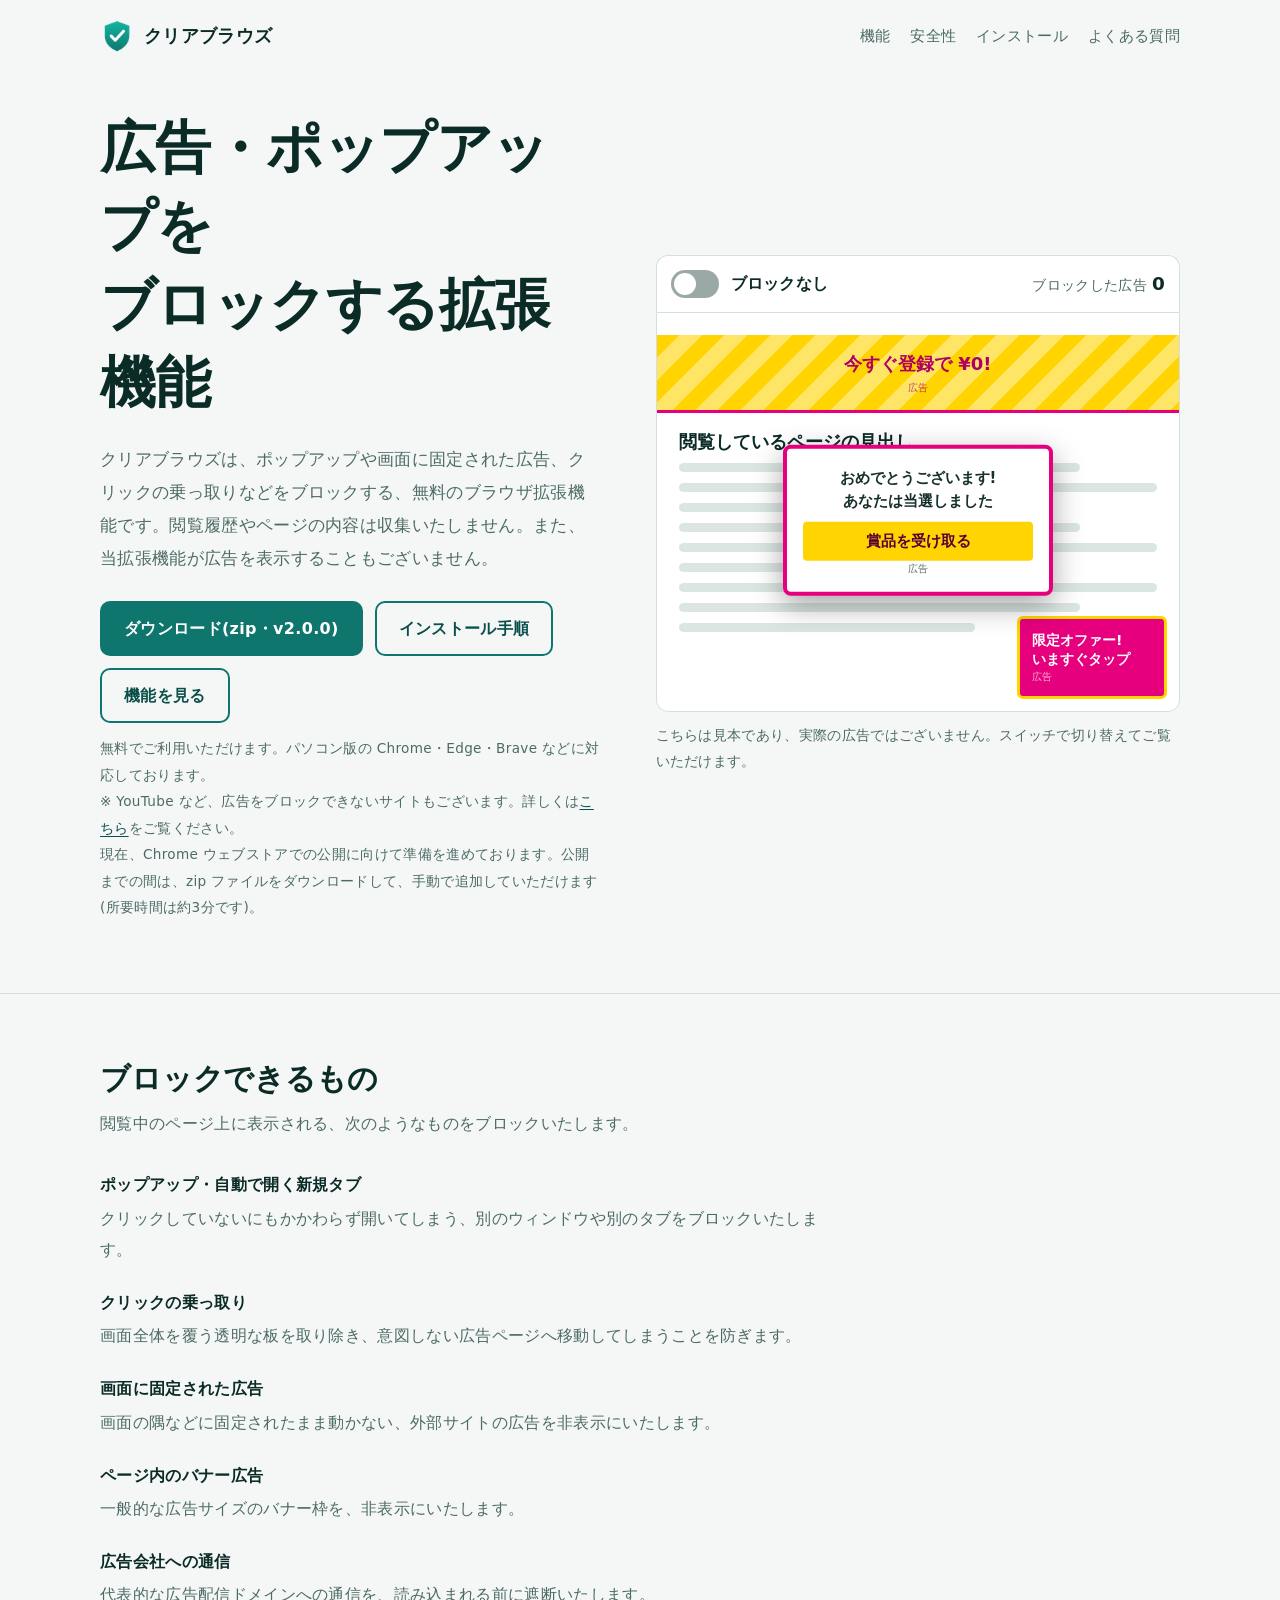
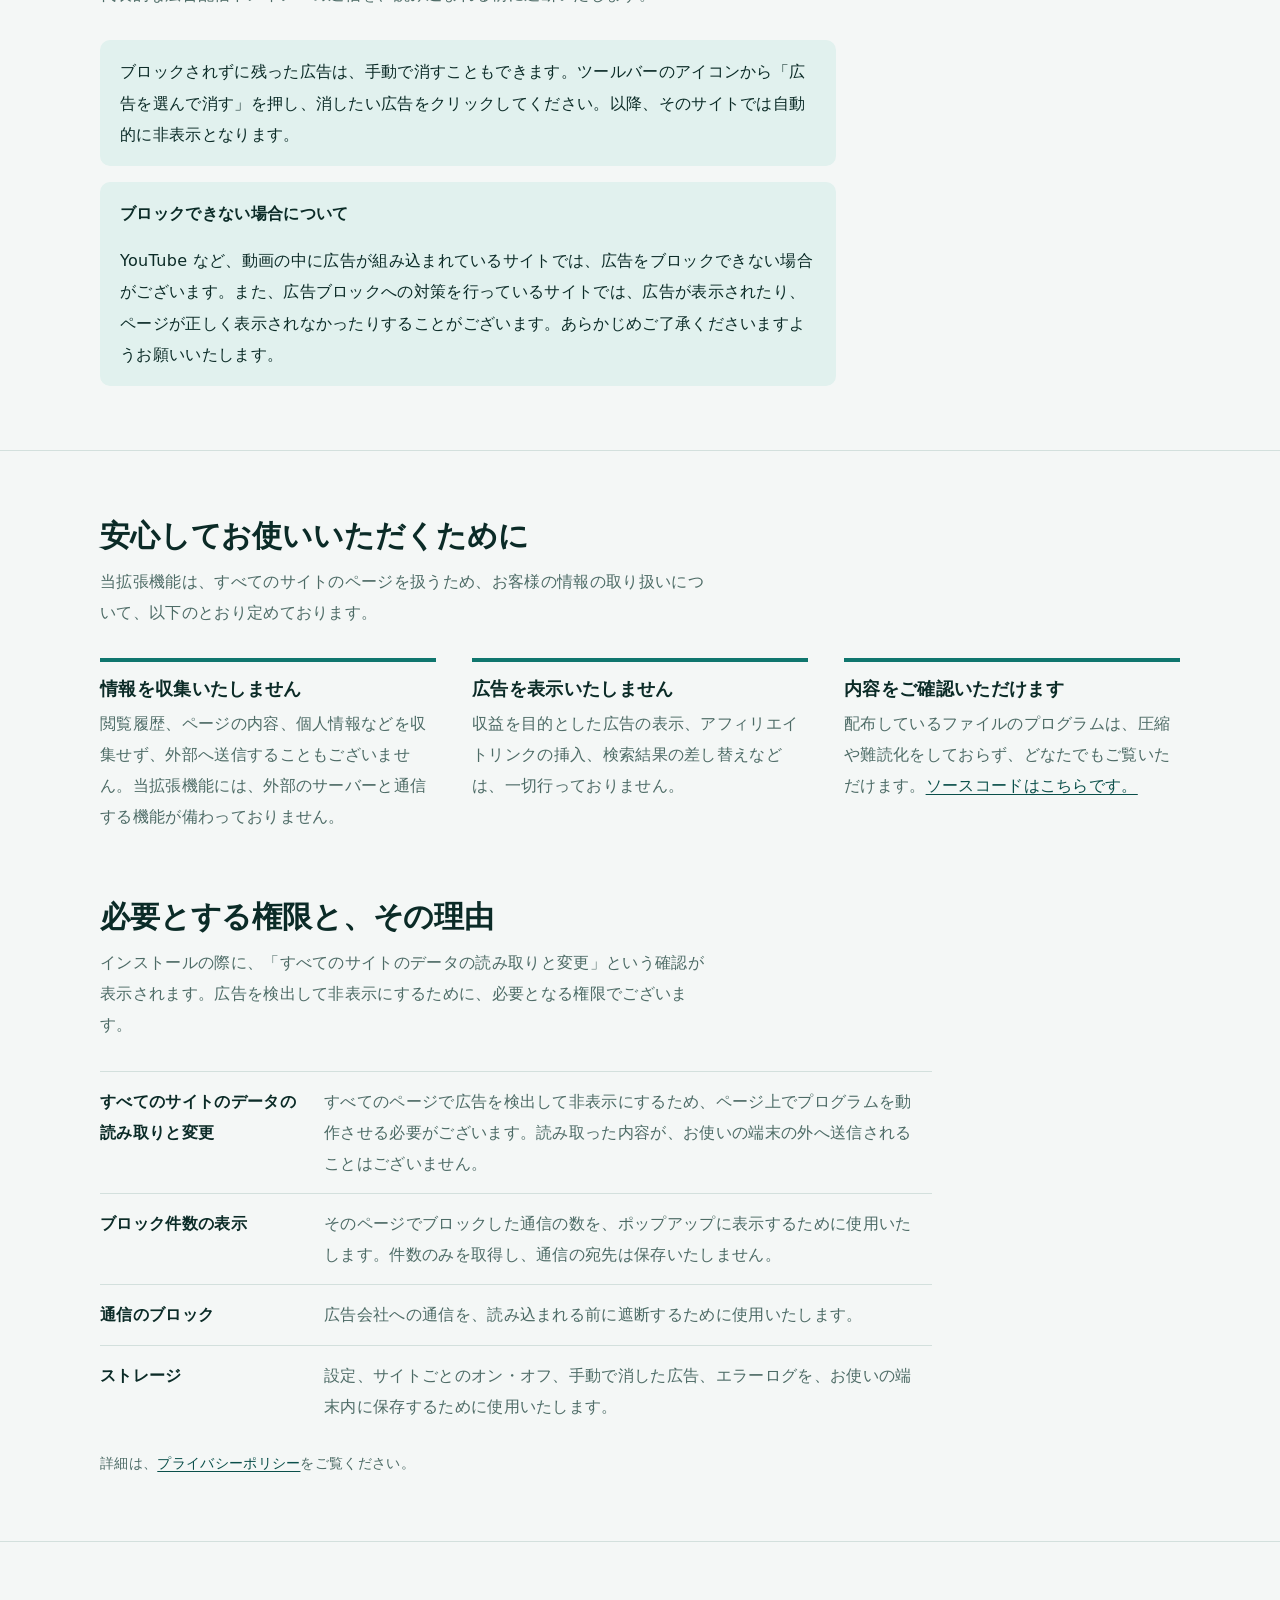
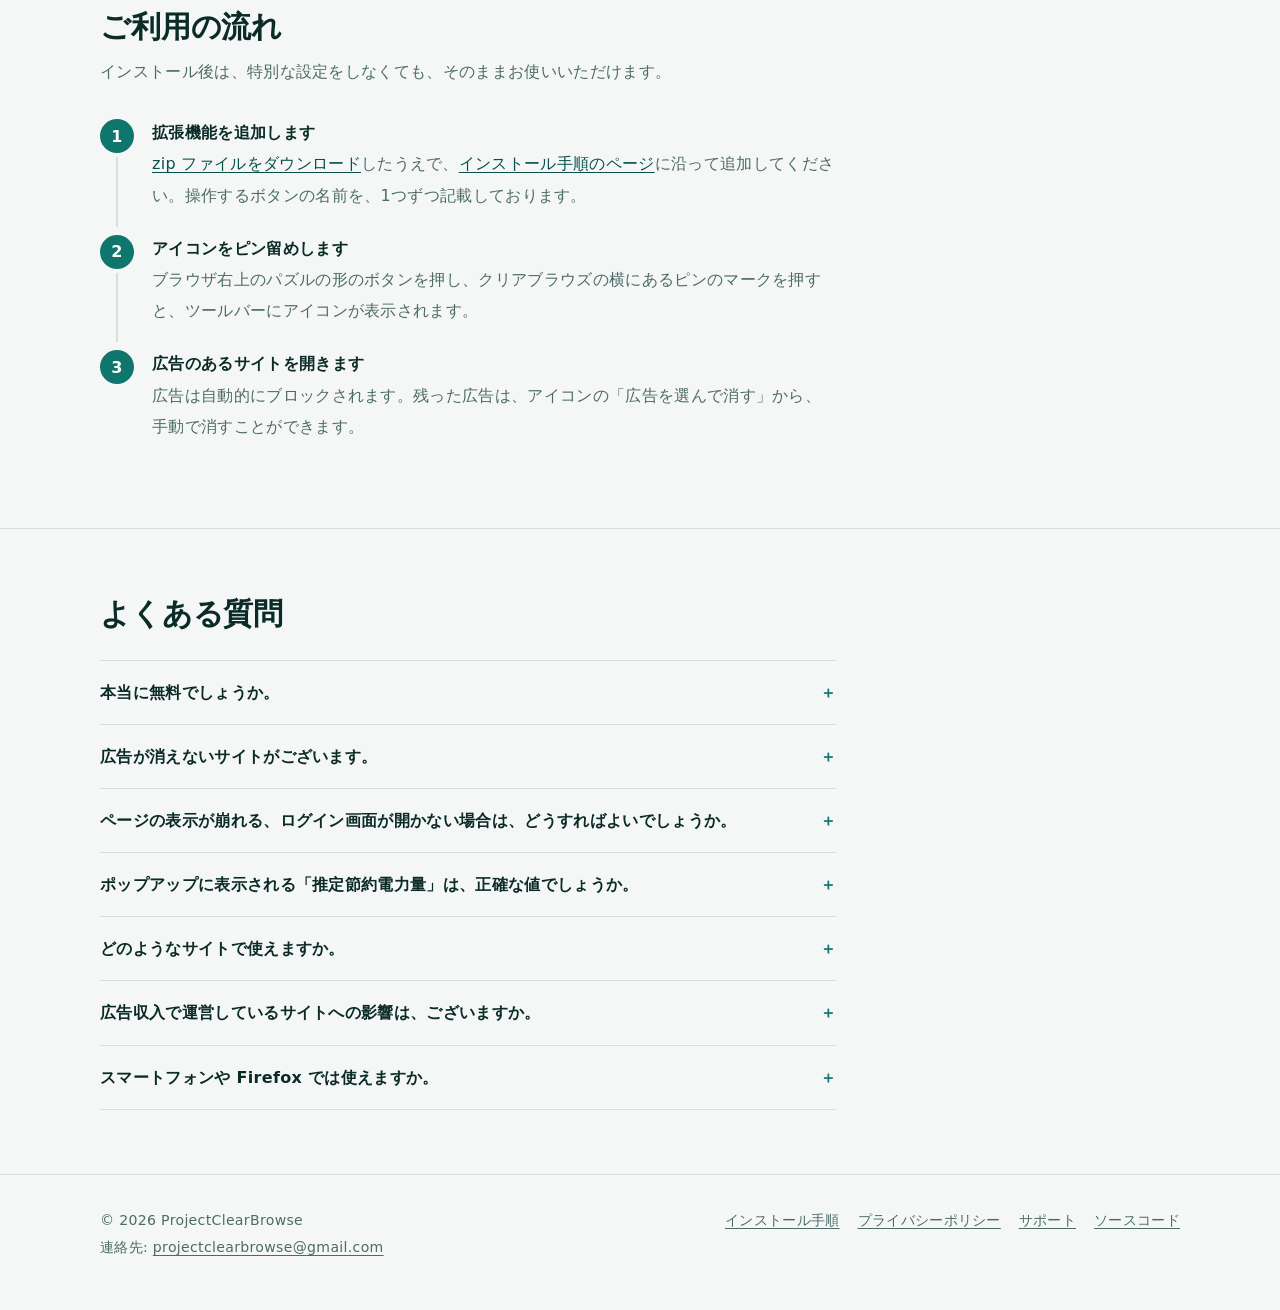
==== docs/index.html @ 6279ec86 "Add files via upload" ====
<!doctype html>
<html lang="ja">
<head>
  <meta charset="utf-8">
  <meta name="viewport" content="width=device-width, initial-scale=1">
  <title>クリアブラウズ - 広告・ポップアップをブロックする無料のブラウザ拡張機能</title>
  <meta name="description" content="ポップアップや画面に固定された広告、クリックの乗っ取りをブロックする無料の拡張機能です。閲覧履歴やページの内容は収集いたしません。Chrome・Edge・Brave に対応しております。">
  <meta name="theme-color" content="#0f766e">
  <link rel="icon" type="image/png" href="assets/icon48.png">
  <meta property="og:type" content="website">
  <meta property="og:title" content="クリアブラウズ - 広告・ポップアップをブロックする拡張機能">
  <meta property="og:description" content="ポップアップや画面に固定された広告、クリックの乗っ取りをブロックする無料の拡張機能です。閲覧履歴やページの内容は収集いたしません。">
  <meta property="og:image" content="https://projectclearbrowse.github.io/clearbrowse/assets/og.png"><link rel="canonical" href="https://projectclearbrowse.github.io/clearbrowse/">
  <meta name="twitter:card" content="summary_large_image">
  <link rel="stylesheet" href="style.css">
</head>
<body>
<header class="site-header">
  <div class="wrap">
    <a class="logo" href="./"><img src="assets/icon48.png" alt="" width="34" height="34">クリアブラウズ</a>
    <nav aria-label="メインメニュー">
      <a href="#blocks">機能</a>
      <a href="#promise">安全性</a>
      <a href="install.html">インストール</a>
      
      <a href="#faq">よくある質問</a>
    </nav>
  </div>
</header>

<main>
  <section class="hero">
    <div class="wrap">
      <div>
        <h1>広告・ポップアップを<br>ブロックする拡張機能</h1>
        <p class="lead">クリアブラウズは、ポップアップや画面に固定された広告、クリックの乗っ取りなどをブロックする、無料のブラウザ拡張機能です。閲覧履歴やページの内容は収集いたしません。また、当拡張機能が広告を表示することもございません。</p>
        <div class="hero-cta">
          
          <a class="btn primary" href="download/clearbrowse-extension.zip" download>ダウンロード(zip・v2.0.0)</a>
          <a class="btn" href="install.html">インストール手順</a>
          <a class="btn" href="#blocks">機能を見る</a>
        </div>
        <p class="fine">無料でご利用いただけます。パソコン版の Chrome・Edge・Brave などに対応しております。</p>
        <p class="fine">※ YouTube など、広告をブロックできないサイトもございます。詳しくは<a href="#limits">こちら</a>をご覧ください。</p>
        <p class="fine">現在、Chrome ウェブストアでの公開に向けて準備を進めております。公開までの間は、zip ファイルをダウンロードして、手動で追加していただけます(所要時間は約3分です)。</p>
      </div>

      <figure class="demo">
        <div class="demo-bar">
          <label class="switch">
            <input type="checkbox" id="demoToggle">
            <span class="track" aria-hidden="true"></span>
            <span id="demoLabel">ブロックなし</span>
          </label>
          <span class="demo-count" aria-live="polite">ブロックした広告 <b id="demoCount">0</b></span>
        </div>
        <div class="stage" id="stage" data-blocked="false" role="img" aria-label="広告が表示されたページの見本です。スイッチを入れると、広告がすべて非表示になります。">
          <div class="ad ad-banner">今すぐ登録で ¥0!<small>広告</small></div>
          <h3>閲覧しているページの見出し</h3>
          <div class="bar m"></div><div class="bar"></div><div class="bar s"></div>
          <div class="bar m"></div><div class="bar"></div><div class="bar s"></div>
          <div class="bar"></div><div class="bar m"></div><div class="bar s"></div>
          <div class="ad ad-corner">限定オファー!<br>いますぐタップ<small>広告</small></div>
          <div class="ad ad-popup">おめでとうございます!<br>あなたは当選しました<span class="fake-btn">賞品を受け取る</span><small>広告</small></div>
        </div>
        <figcaption class="fine">こちらは見本であり、実際の広告ではございません。スイッチで切り替えてご覧いただけます。</figcaption>
      </figure>
    </div>
  </section>

  <section class="block" id="blocks">
    <div class="wrap">
      <h2>ブロックできるもの</h2>
      <p class="sub">閲覧中のページ上に表示される、次のようなものをブロックいたします。</p>
      <dl class="defs">
        <dt>ポップアップ・自動で開く新規タブ</dt>
        <dd>クリックしていないにもかかわらず開いてしまう、別のウィンドウや別のタブをブロックいたします。</dd>
        <dt>クリックの乗っ取り</dt>
        <dd>画面全体を覆う透明な板を取り除き、意図しない広告ページへ移動してしまうことを防ぎます。</dd>
        <dt>画面に固定された広告</dt>
        <dd>画面の隅などに固定されたまま動かない、外部サイトの広告を非表示にいたします。</dd>
        <dt>ページ内のバナー広告</dt>
        <dd>一般的な広告サイズのバナー枠を、非表示にいたします。</dd>
        <dt>広告会社への通信</dt>
        <dd>代表的な広告配信ドメインへの通信を、読み込まれる前に遮断いたします。</dd>
      </dl>
      <div class="callout">
        <p>ブロックされずに残った広告は、手動で消すこともできます。ツールバーのアイコンから「広告を選んで消す」を押し、消したい広告をクリックしてください。以降、そのサイトでは自動的に非表示となります。</p>
      </div>
      <div class="callout" id="limits" style="margin-top:16px">
        <p><b>ブロックできない場合について</b></p>
        <p>YouTube など、動画の中に広告が組み込まれているサイトでは、広告をブロックできない場合がございます。また、広告ブロックへの対策を行っているサイトでは、広告が表示されたり、ページが正しく表示されなかったりすることがございます。あらかじめご了承くださいますようお願いいたします。</p>
      </div>
    </div>
  </section>

  <section class="block" id="promise">
    <div class="wrap">
      <h2>安心してお使いいただくために</h2>
      <p class="sub">当拡張機能は、すべてのサイトのページを扱うため、お客様の情報の取り扱いについて、以下のとおり定めております。</p>
      <div class="promises">
        <div>
          <h3>情報を収集いたしません</h3>
          <p>閲覧履歴、ページの内容、個人情報などを収集せず、外部へ送信することもございません。当拡張機能には、外部のサーバーと通信する機能が備わっておりません。</p>
        </div>
        <div>
          <h3>広告を表示いたしません</h3>
          <p>収益を目的とした広告の表示、アフィリエイトリンクの挿入、検索結果の差し替えなどは、一切行っておりません。</p>
        </div>
        <div>
          <h3>内容をご確認いただけます</h3>
          <p>配布しているファイルのプログラムは、圧縮や難読化をしておらず、どなたでもご覧いただけます。<a href="https://github.com/ProjectClearBrowse/clearbrowse" rel="noopener">ソースコードはこちらです。</a></p>
        </div>
      </div>

      <h2 style="margin-top:64px">必要とする権限と、その理由</h2>
      <p class="sub">インストールの際に、「すべてのサイトのデータの読み取りと変更」という確認が表示されます。広告を検出して非表示にするために、必要となる権限でございます。</p>
      <table class="perm">
        <tbody>
          <tr><th scope="row">すべてのサイトのデータの読み取りと変更</th><td>すべてのページで広告を検出して非表示にするため、ページ上でプログラムを動作させる必要がございます。読み取った内容が、お使いの端末の外へ送信されることはございません。</td></tr>
          <tr><th scope="row">ブロック件数の表示</th><td>そのページでブロックした通信の数を、ポップアップに表示するために使用いたします。件数のみを取得し、通信の宛先は保存いたしません。</td></tr>
          <tr><th scope="row">通信のブロック</th><td>広告会社への通信を、読み込まれる前に遮断するために使用いたします。</td></tr>
          <tr><th scope="row">ストレージ</th><td>設定、サイトごとのオン・オフ、手動で消した広告、エラーログを、お使いの端末内に保存するために使用いたします。</td></tr>
        </tbody>
      </table>
      <p class="fine" style="margin-top:14px">詳細は、<a href="privacy.html">プライバシーポリシー</a>をご覧ください。</p>
    </div>
  </section>

  <section class="block" id="install">
    <div class="wrap">
      <h2>ご利用の流れ</h2>
      <p class="sub">インストール後は、特別な設定をしなくても、そのままお使いいただけます。</p>
      <ol class="steps">
        <li><b>拡張機能を追加します</b><span><a href="download/clearbrowse-extension.zip" download>zip ファイルをダウンロード</a>したうえで、<a href="install.html">インストール手順のページ</a>に沿って追加してください。操作するボタンの名前を、1つずつ記載しております。</span></li>
        <li><b>アイコンをピン留めします</b><span>ブラウザ右上のパズルの形のボタンを押し、クリアブラウズの横にあるピンのマークを押すと、ツールバーにアイコンが表示されます。</span></li>
        <li><b>広告のあるサイトを開きます</b><span>広告は自動的にブロックされます。残った広告は、アイコンの「広告を選んで消す」から、手動で消すことができます。</span></li>
      </ol>
    </div>
  </section>

  

  <section class="block" id="faq">
    <div class="wrap">
      <h2>よくある質問</h2>
      <div class="faq" style="margin-top:24px">
        <details><summary>本当に無料でしょうか。</summary><p>はい、すべての機能を無料でご利用いただけます。寄付は任意であり、寄付の有無によって機能が変わることはございません。</p></details>
        <details><summary>広告が消えないサイトがございます。</summary><p>YouTube など、動画の中に広告が組み込まれているサイトでは、広告をブロックできない場合がございます。また、広告ブロックへの対策を行っているサイトでも、広告が残ることがございます。</p><p>ブロックされずに残った広告は、アイコンの「広告を選んで消す」から、手動で消せる場合がございます。ただし、動画の中に組み込まれた広告は、手動でも消すことができません。それでも広告が残る場合は、設定画面の「不具合を報告」から報告文を作成し、<a href="support.html">サポートページ</a>に記載の方法でお知らせください。</p></details>
        <details><summary>ページの表示が崩れる、ログイン画面が開かない場合は、どうすればよいでしょうか。</summary><p>アイコンを押し、該当のサイトのみ「ブロックする」をオフにしてください。ログイン用の小さなウィンドウが開かない場合は、設定画面で「ポップアップ・新規タブ」の項目をオフにしていただくこともできます。</p></details>
        <details><summary>ポップアップに表示される「推定節約電力量」は、正確な値でしょうか。</summary><p>いいえ、あくまで目安でございます。ブロックした通信の数に、「1回あたり約50KB」「通信1GBあたり約60Wh」という仮定を掛けて計算しております。実際のデータ量や電力量は、広告の内容や通信環境によって大きく異なります。「画面に占める割合」も、非表示にした広告の面積を表示領域の面積で割った、簡易的な値でございます。</p></details>
        <details><summary>どのようなサイトで使えますか。</summary><p>http または https で開くほとんどのサイトで動作いたします。どのサイトをご利用の場合でも、閲覧履歴やページの内容を収集することはございません。</p></details>
        <details><summary>広告収入で運営しているサイトへの影響は、ございますか。</summary><p>広告収入によって運営されているサイトもございます。応援したいサイトでは、アイコンから、そのサイトのみブロックを停止していただけます。</p></details>
        <details><summary>スマートフォンや Firefox では使えますか。</summary><p>現在は、パソコン版の Chrome・Edge・Brave などに対応しております。スマートフォン版の Chrome は、拡張機能に対応していないため、ご利用いただけません。Firefox 版は、現時点では提供しておりません。</p></details>
      </div>
    </div>
  </section>
</main>

<footer class="site-footer">
  <div class="wrap">
    <div>
      <div>© 2026 ProjectClearBrowse</div>
      <div>連絡先: <a href="mailto:projectclearbrowse@gmail.com">projectclearbrowse@gmail.com</a></div>
    </div>
    <nav aria-label="フッターメニュー">
      <a href="install.html">インストール手順</a>
      <a href="privacy.html">プライバシーポリシー</a>
      <a href="support.html">サポート</a>
      <a href="https://github.com/ProjectClearBrowse/clearbrowse" rel="noopener">ソースコード</a>
    </nav>
  </div>
</footer>
<script src="demo.js"></script>
</body>
</html>
---- docs/style.css ----
/* クリアブラウズ公式サイト。外部フォント・外部スクリプトは使いません。 */
:root {
  color-scheme: light dark;
  --ink: #0b2b27;
  --muted: #4d6b66;
  --paper: #f4f7f6;
  --surface: #ffffff;
  --line: #d3e0dd;
  --brand: #0f766e;
  --brand-deep: #0a4f4a;
  --brand-ink: #ffffff;
  --brand-soft: #e1f1ee;
  --focus: #0b57d0;
  --ad-yellow: #ffd400;
  --ad-pink: #e6007e;
  --measure: 38em;
}
@media (prefers-color-scheme: dark) {
  :root {
    --ink: #e4f1ee;
    --muted: #9bb7b1;
    --paper: #0c1917;
    --surface: #132421;
    --line: #25403b;
    --brand: #2dd4bf;
    --brand-deep: #5eead4;
    --brand-ink: #062320;
    --brand-soft: #14312d;
    --focus: #8ab4ff;
  }
}

* { box-sizing: border-box; }
html { scroll-behavior: smooth; -webkit-text-size-adjust: 100%; }
@media (prefers-reduced-motion: reduce) { html { scroll-behavior: auto; } }

body {
  margin: 0;
  background: var(--paper);
  color: var(--ink);
  font: 16px/1.95 "Hiragino Sans", "Yu Gothic UI", "Yu Gothic", "BIZ UDPGothic", "Noto Sans JP", Meiryo, system-ui, sans-serif;
  letter-spacing: .02em;
}
a { color: var(--brand-deep); text-underline-offset: 3px; }
:focus-visible { outline: 3px solid var(--focus); outline-offset: 3px; border-radius: 4px; }
img { max-width: 100%; height: auto; }

.wrap { width: min(1080px, 100% - 32px); margin-inline: auto; }
.measure { max-width: var(--measure); }

h1, h2, h3 { font-feature-settings: "palt"; line-height: 1.4; margin: 0; }
h1 { font-size: clamp(2.1rem, 5.4vw, 3.5rem); font-weight: 800; letter-spacing: -.01em; }
h2 { font-size: clamp(1.45rem, 3vw, 1.9rem); font-weight: 800; letter-spacing: -.005em; }
h3 { font-size: 1.05rem; font-weight: 700; }
p { margin: 0 0 1em; }

/* ---------- ヘッダー ---------- */
.site-header { padding: 18px 0; }
.site-header .wrap { display: flex; align-items: center; justify-content: space-between; gap: 16px; flex-wrap: wrap; }
.logo { display: inline-flex; align-items: center; gap: 10px; color: inherit; text-decoration: none; font-weight: 800; font-size: 1.1rem; }
.logo img { width: 34px; height: 34px; }
.site-header nav { display: flex; gap: 20px; flex-wrap: wrap; font-size: .93rem; }
.site-header nav a { color: var(--muted); text-decoration: none; padding: 4px 0; }
.site-header nav a:hover { color: var(--ink); text-decoration: underline; }

/* ---------- ボタン ---------- */
.btn {
  display: inline-flex; align-items: center; justify-content: center; gap: 8px;
  min-height: 48px; padding: 10px 22px; border-radius: 10px;
  font: inherit; font-weight: 700; text-decoration: none; cursor: pointer;
  border: 2px solid var(--brand); color: var(--brand-deep); background: transparent;
}
.btn:hover { background: var(--brand-soft); }
.btn.primary { background: var(--brand); color: var(--brand-ink); }
.btn.primary:hover { background: var(--brand-deep); color: var(--brand-ink); }
.btn[aria-disabled="true"] { border-style: dashed; cursor: default; opacity: .8; }
.btn[aria-disabled="true"]:hover { background: transparent; }

/* ---------- ヒーロー ---------- */
.hero { padding: 36px 0 72px; }
.hero .wrap { display: grid; gap: 44px; align-items: center; }
@media (min-width: 940px) { .hero .wrap { grid-template-columns: 1fr 1.05fr; gap: 56px; } }
.hero h1 { margin-bottom: 20px; }
.lead { font-size: 1.06rem; color: var(--muted); max-width: 30em; }
.hero-cta { display: flex; flex-wrap: wrap; gap: 12px; margin: 26px 0 12px; }
.fine { font-size: .85rem; color: var(--muted); margin: 0; }

/* ---------- デモ ---------- */
.demo { margin: 0; }
.demo-bar {
  display: flex; align-items: center; justify-content: space-between; gap: 12px; flex-wrap: wrap;
  background: var(--surface); border: 1px solid var(--line); border-radius: 12px 12px 0 0;
  padding: 10px 14px; border-bottom: 0;
}
.switch { display: inline-flex; align-items: center; gap: 12px; cursor: pointer; font-weight: 700; }
.switch input { position: absolute; opacity: 0; width: 1px; height: 1px; }
.switch .track { width: 48px; height: 28px; border-radius: 14px; background: #9aa9a6; position: relative; transition: background .2s; flex: none; }
.switch .track::after { content: ""; position: absolute; top: 3px; left: 3px; width: 22px; height: 22px; border-radius: 50%; background: #fff; transition: transform .2s; }
.switch input:checked + .track { background: var(--brand); }
.switch input:checked + .track::after { transform: translateX(20px); }
.switch input:focus-visible + .track { outline: 3px solid var(--focus); outline-offset: 3px; }
.demo-count { font-size: .9rem; color: var(--muted); }
.demo-count b { color: var(--ink); font-size: 1.15rem; }

.stage {
  position: relative; overflow: hidden; height: 400px;
  background: #fff; color: #17302c;
  border: 1px solid var(--line); border-radius: 0 0 12px 12px;
  padding: 22px 22px 0; font-size: 14px; line-height: 1.7; letter-spacing: 0;
}
.stage h3 { font-size: 1.15rem; margin-bottom: 8px; color: #0b2b27; }
.stage .bar { height: 9px; border-radius: 5px; background: #dbe6e3; margin: 0 0 11px; }
.stage .bar.s { width: 62%; }
.stage .bar.m { width: 84%; }

.ad { position: absolute; font-weight: 800; transition: opacity .25s, transform .25s, max-height .25s; }
.ad small { display: block; font-size: 10px; font-weight: 500; opacity: .7; }
.ad-banner {
  position: static; max-height: 90px; margin: 0 -22px 16px; padding: 14px 22px;
  background: repeating-linear-gradient(135deg, var(--ad-yellow) 0 16px, #ffe566 16px 32px);
  color: #b00063; font-size: 18px; text-align: center; border-bottom: 3px solid var(--ad-pink);
}
.ad-corner {
  right: 12px; bottom: 12px; width: 150px; padding: 12px; background: var(--ad-pink); color: #fff;
  border: 3px solid var(--ad-yellow); border-radius: 6px; font-size: 14px; line-height: 1.4; z-index: 2;
}
.ad-popup {
  left: 50%; top: 52%; width: min(270px, 80%); transform: translate(-50%, -50%);
  padding: 18px 16px 16px; background: #fff; color: #17302c; text-align: center;
  border: 4px solid var(--ad-pink); border-radius: 8px; box-shadow: 0 10px 30px rgba(0,0,0,.35); z-index: 3;
  font-size: 15px; line-height: 1.5;
}
.ad-popup .fake-btn { display: block; margin-top: 10px; padding: 8px; background: var(--ad-yellow); color: #5a0034; border-radius: 4px; }

/* ブロック後 */
.stage[data-blocked="true"] .ad { opacity: 0; pointer-events: none; }
.stage[data-blocked="true"] .ad-banner { max-height: 0; padding-top: 0; padding-bottom: 0; margin-bottom: 0; overflow: hidden; }
.stage[data-blocked="true"] .ad-corner { transform: translateY(16px); }
.stage[data-blocked="true"] .ad-popup { transform: translate(-50%, -44%) scale(.96); }
.stage:not([data-blocked="true"]) .ad-popup { animation: pop-in .35s .5s both; }
@keyframes pop-in { from { opacity: 0; transform: translate(-50%, -46%) scale(.94); } }
@media (prefers-reduced-motion: reduce) {
  .ad, .switch .track, .switch .track::after { transition: none; }
  .stage:not([data-blocked="true"]) .ad-popup { animation: none; }
}
.demo figcaption { margin-top: 10px; }

/* ---------- 共通セクション ---------- */
section.block { padding: 64px 0; border-top: 1px solid var(--line); }
section.block > .wrap > h2 { margin-bottom: 8px; }
.sub { color: var(--muted); max-width: var(--measure); margin-bottom: 30px; }

/* 止めるもの */
.defs { margin: 0; max-width: 46em; }
.defs dt { font-weight: 800; margin-top: 22px; }
.defs dt:first-child { margin-top: 0; }
.defs dd { margin: 2px 0 0; color: var(--muted); }
.callout { margin-top: 30px; padding: 16px 20px; background: var(--brand-soft); border-radius: 10px; max-width: 46em; }
.callout p:last-child { margin-bottom: 0; }

/* 約束 */
.promises { display: grid; gap: 28px; }
@media (min-width: 860px) { .promises { grid-template-columns: repeat(3, 1fr); gap: 36px; } }
.promises h3 { font-size: 1.15rem; margin-bottom: 6px; padding-top: 14px; border-top: 4px solid var(--brand); }
.promises p { color: var(--muted); margin: 0; }

/* 権限表 */
.perm { width: 100%; border-collapse: collapse; max-width: 52em; margin-top: 8px; }
.perm th, .perm td { text-align: left; vertical-align: top; padding: 14px 14px 14px 0; border-top: 1px solid var(--line); }
.perm th { width: 14em; font-weight: 700; }
.perm td { color: var(--muted); }
@media (max-width: 700px) {
  .perm, .perm tbody, .perm tr, .perm th, .perm td { display: block; width: 100%; }
  .perm th { padding-bottom: 0; border-top: 1px solid var(--line); }
  .perm td { border-top: 0; padding-top: 0; }
}

/* 手順 */
.steps { list-style: none; margin: 0; padding: 0; max-width: 46em; counter-reset: s; }
.steps li { position: relative; padding: 0 0 22px 52px; counter-increment: s; }
.steps li::before {
  content: counter(s); position: absolute; left: 0; top: 2px;
  width: 34px; height: 34px; border-radius: 50%; background: var(--brand); color: var(--brand-ink);
  display: grid; place-items: center; font-weight: 800;
}
.steps li::after { content: ""; position: absolute; left: 16px; top: 40px; bottom: 6px; width: 2px; background: var(--line); }
.steps li:last-child::after { display: none; }
.steps > li > b { display: block; }
.steps .body b { color: var(--ink); }
.steps span { color: var(--muted); }

/* 寄付 */
.donate { background: var(--brand-soft); border-radius: 14px; padding: 32px; max-width: 46em; }
.donate p { max-width: var(--measure); }

/* FAQ */
.faq { max-width: 46em; }
.faq details { border-top: 1px solid var(--line); padding: 4px 0; }
.faq details:last-child { border-bottom: 1px solid var(--line); }
.faq summary { cursor: pointer; font-weight: 700; padding: 12px 0; list-style: none; display: flex; justify-content: space-between; gap: 16px; }
.faq summary::-webkit-details-marker { display: none; }
.faq summary::after { content: "＋"; color: var(--brand); flex: none; }
.faq details[open] summary::after { content: "－"; }
.faq details p { color: var(--muted); max-width: var(--measure); }

/* ---------- 文書ページ ---------- */
.doc { padding: 24px 0 72px; }
.doc h1 { font-size: clamp(1.7rem, 4vw, 2.4rem); margin-bottom: 8px; }
.doc .meta { color: var(--muted); font-size: .9rem; margin-bottom: 36px; }
.doc h2 { font-size: 1.25rem; margin: 40px 0 10px; padding-top: 18px; border-top: 1px solid var(--line); }
.doc ul { padding-left: 1.4em; max-width: var(--measure); }
.doc li { margin-bottom: .4em; }
.doc p, .doc table { max-width: 46em; }
.doc table { width: 100%; border-collapse: collapse; margin-bottom: 1em; }
.doc th, .doc td { text-align: left; vertical-align: top; padding: 10px 12px 10px 0; border-top: 1px solid var(--line); }
.doc th { width: 12em; font-weight: 700; }
.doc code { background: var(--brand-soft); padding: 1px 6px; border-radius: 4px; font-size: .9em; }
.doc .note { background: var(--brand-soft); border-radius: 10px; padding: 14px 18px; max-width: 46em; }

/* ---------- フッター ---------- */
.site-footer { border-top: 1px solid var(--line); padding: 32px 0 48px; color: var(--muted); font-size: .88rem; }
.site-footer .wrap { display: flex; justify-content: space-between; gap: 20px; flex-wrap: wrap; }
.site-footer a { color: var(--muted); }
.site-footer nav { display: flex; gap: 18px; flex-wrap: wrap; }

/* ---------- インストール手順ページ ---------- */
.btn.small { min-height: 36px; padding: 4px 14px; font-size: .9rem; }
.steps .body { color: var(--muted); }
.steps .body p { margin: 0 0 .6em; }
.steps .body .btn { margin: 4px 0 8px; }
.copyrow { display: flex; align-items: center; gap: 10px; flex-wrap: wrap; margin: 6px 0 10px; }
.copyrow code {
  background: var(--surface); border: 1px solid var(--line); border-radius: 8px;
  padding: 6px 12px; font: 15px ui-monospace, Consolas, monospace; color: var(--ink);
}
.doc .warn { border-left: 5px solid #b45309; background: var(--brand-soft); border-radius: 6px; padding: 12px 16px; max-width: 46em; margin: 12px 0; }
.doc .warn p:last-child, .doc .note p:last-child { margin-bottom: 0; }
.doc .steps { max-width: 46em; }
@media (max-width: 700px) {
  .doc table, .doc tbody, .doc tr, .doc th, .doc td { display: block; width: 100%; }
  .doc th { padding-bottom: 0; }
  .doc td { border-top: 0; padding-top: 2px; }
}
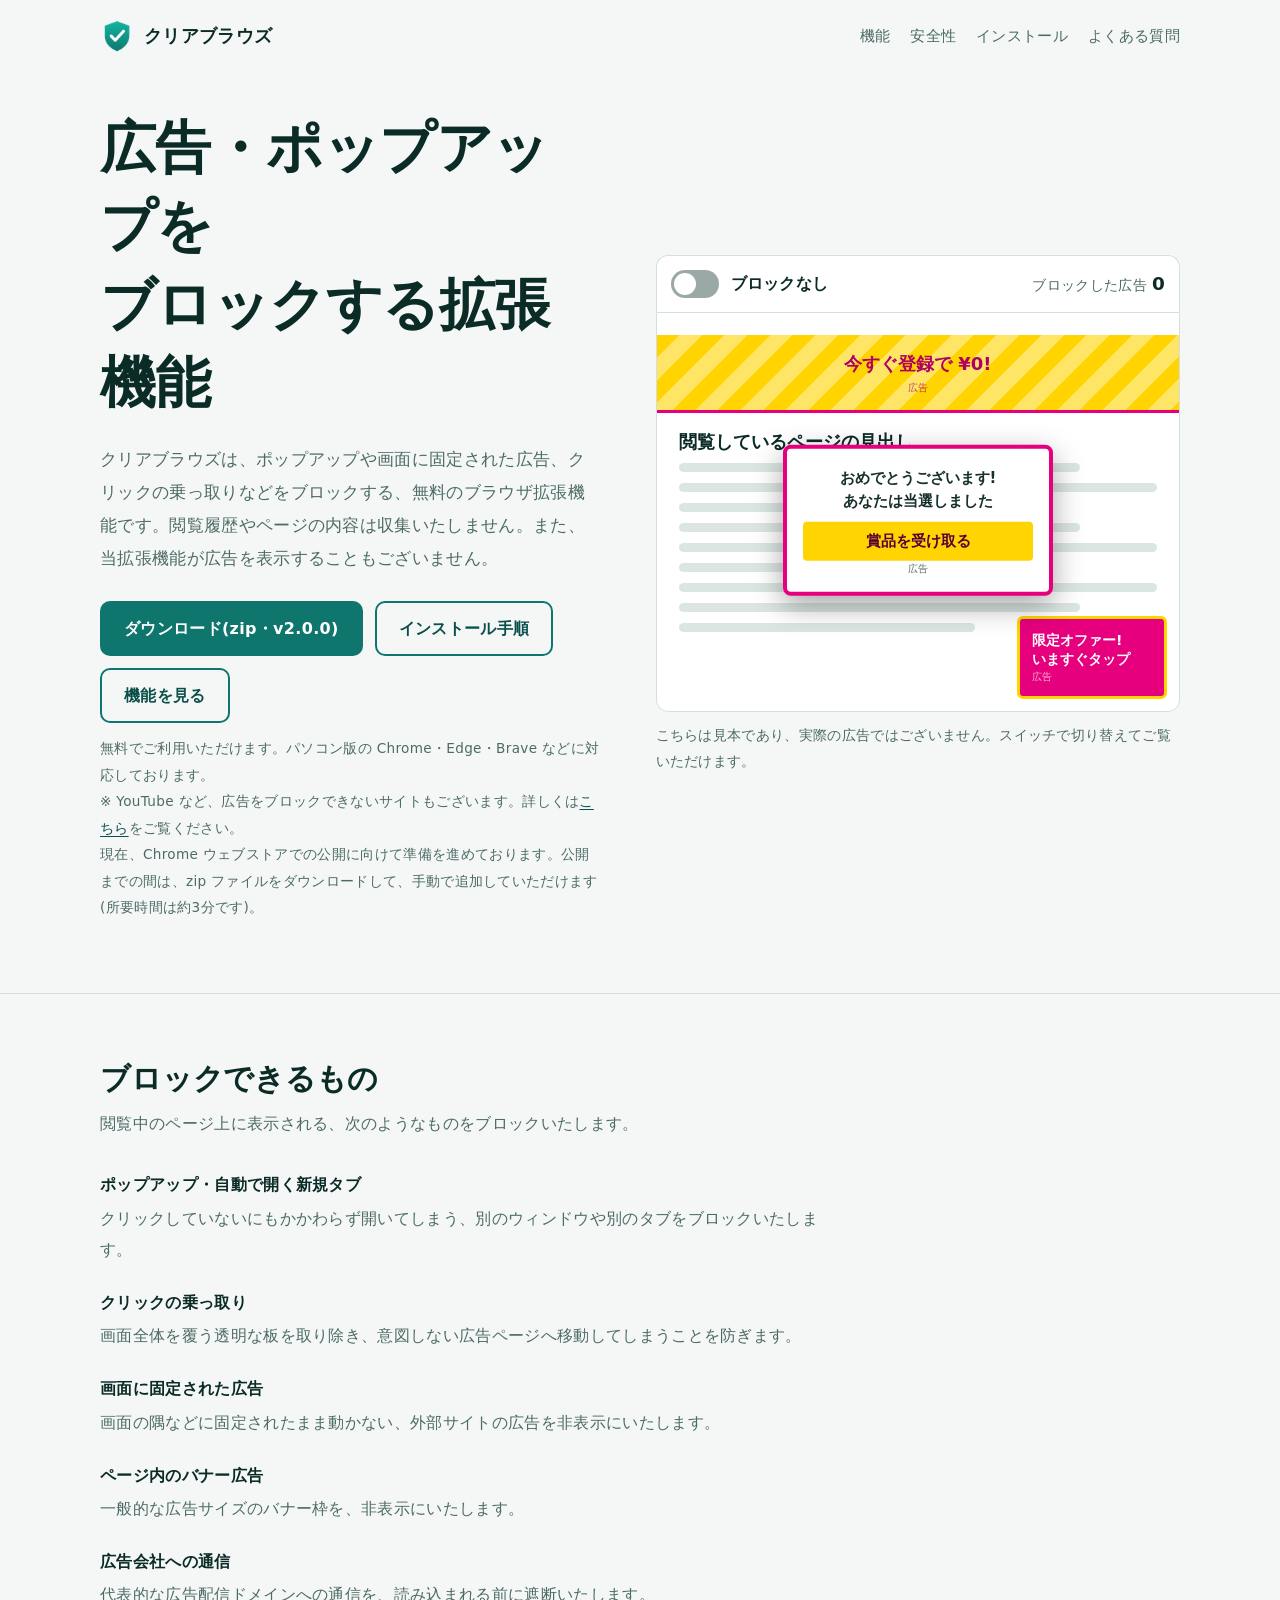
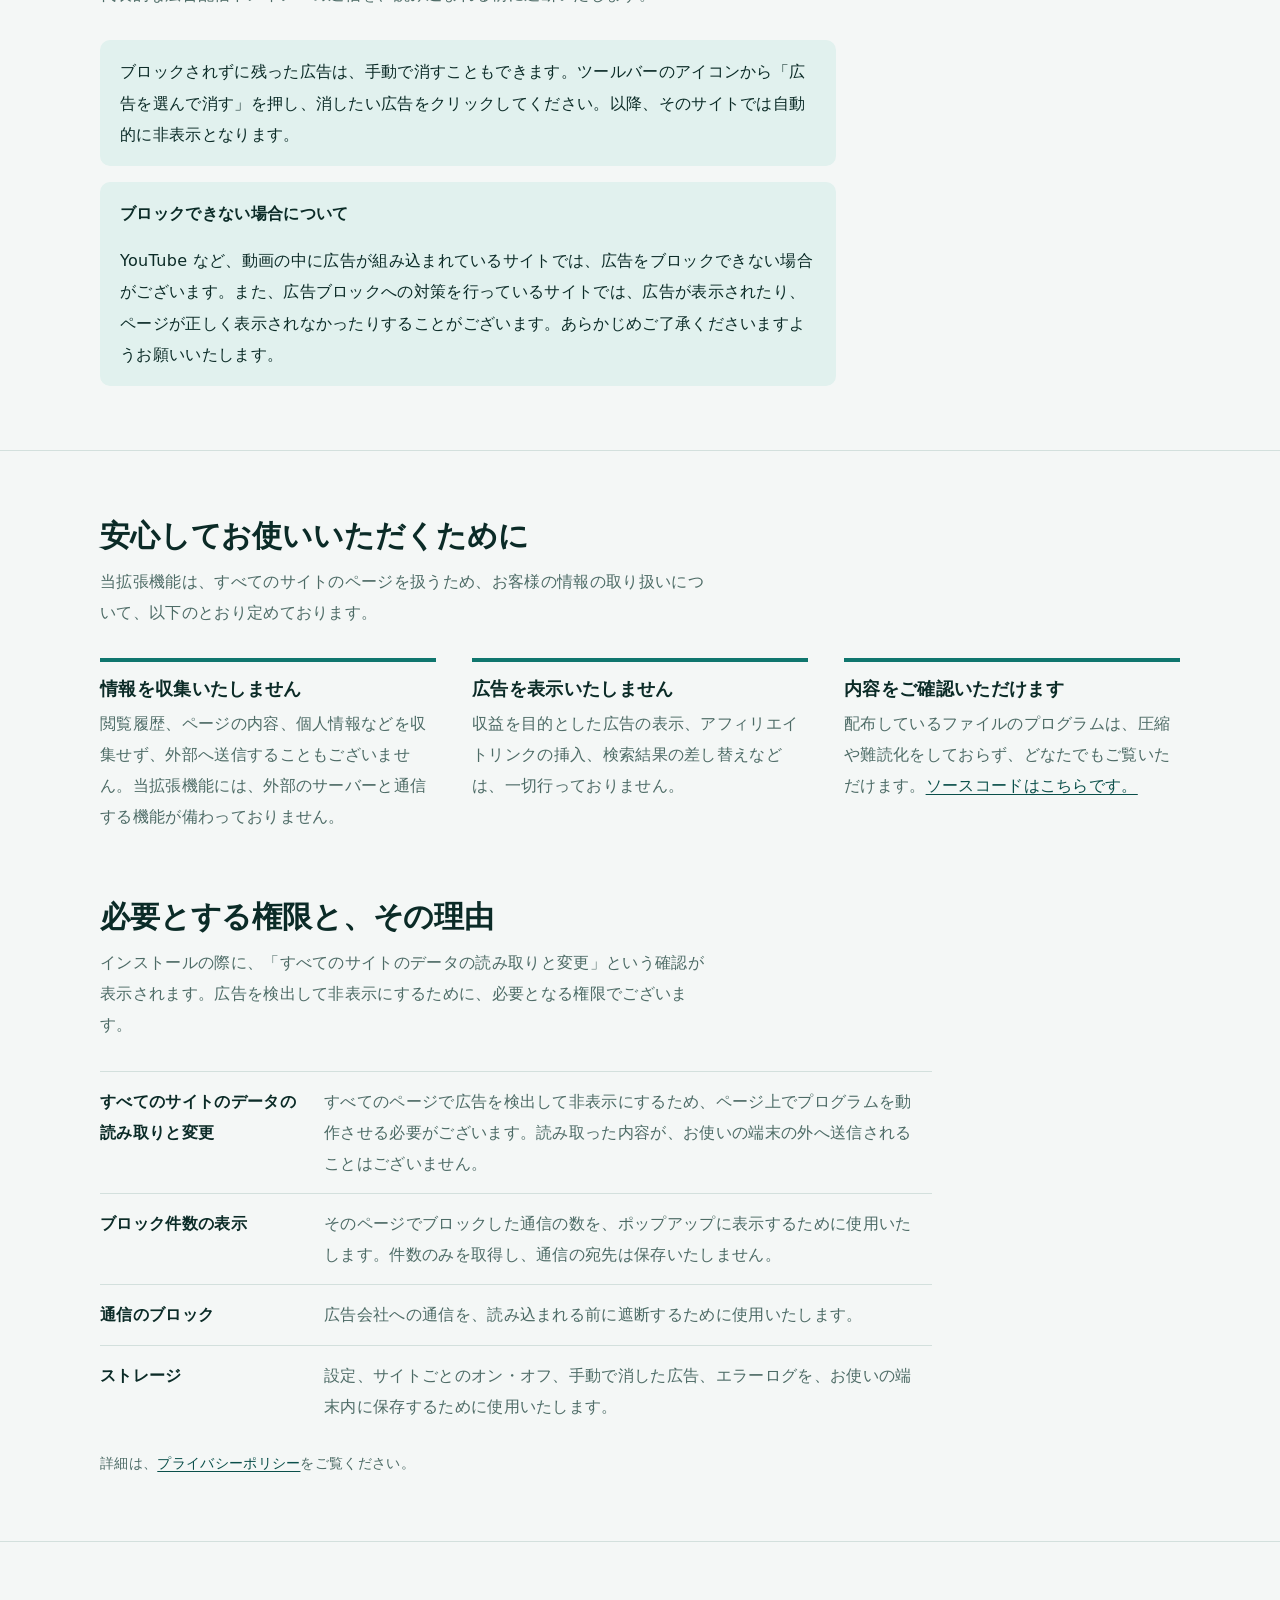
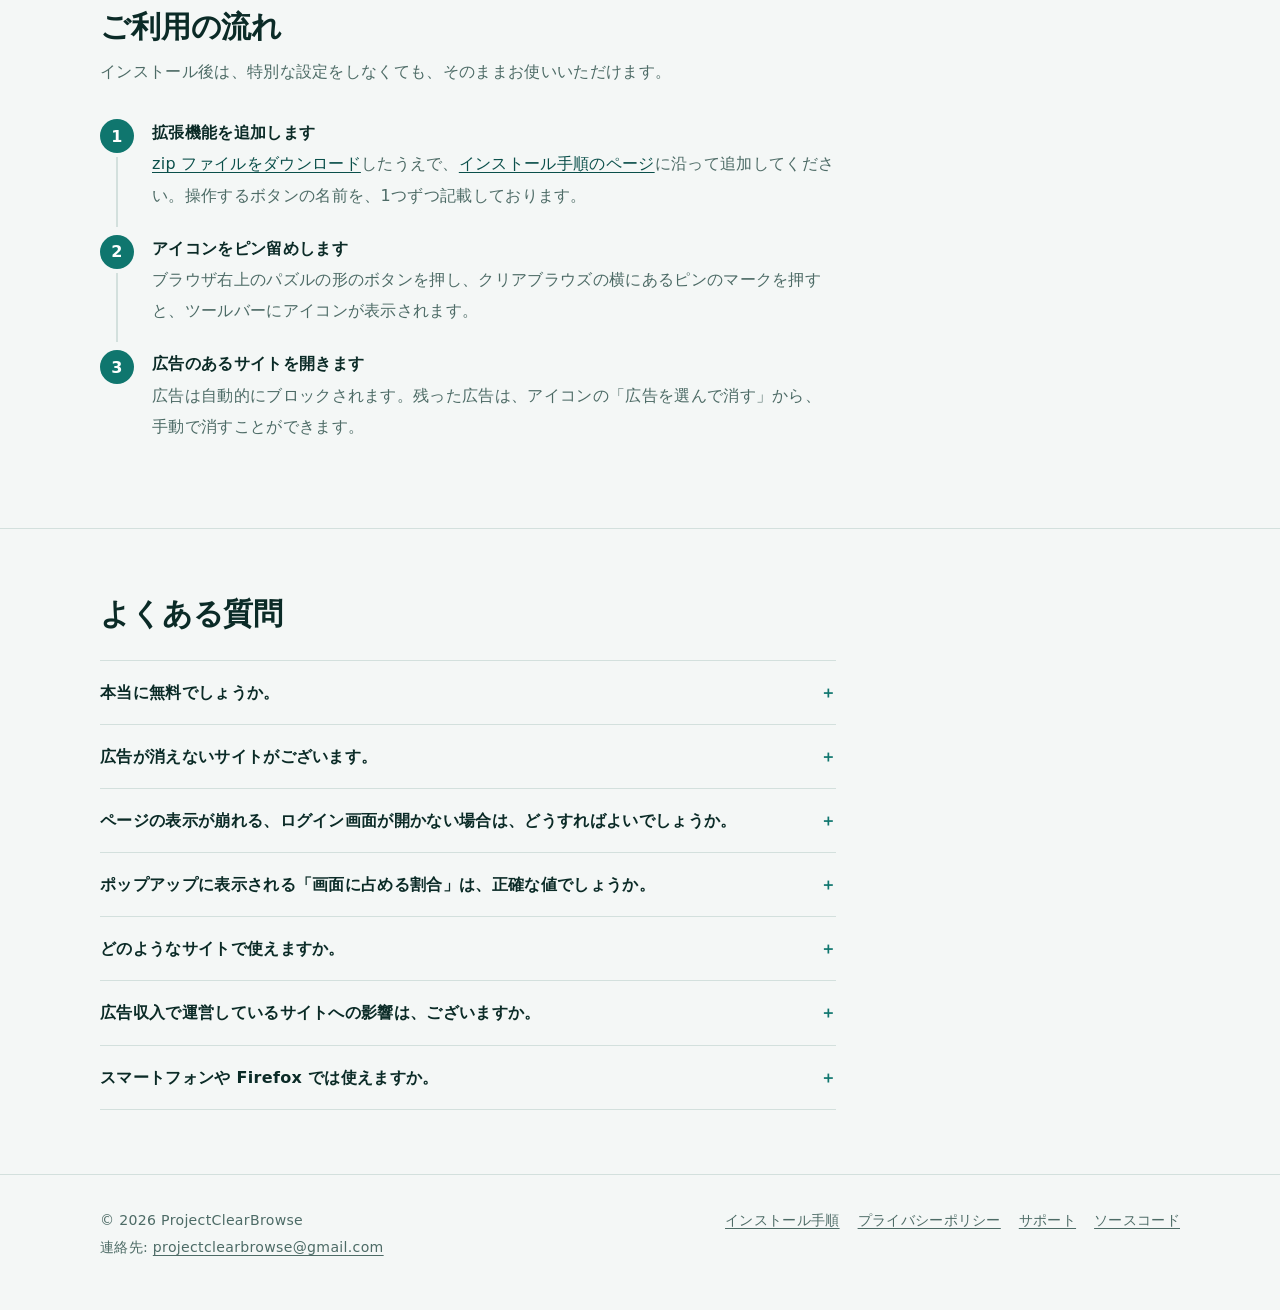
==== commit 4ff91f45: "Add files via upload" ====
--- a/docs/index.html
+++ b/docs/index.html
@@ -148,7 +148,7 @@
         <details><summary>本当に無料でしょうか。</summary><p>はい、すべての機能を無料でご利用いただけます。寄付は任意であり、寄付の有無によって機能が変わることはございません。</p></details>
         <details><summary>広告が消えないサイトがございます。</summary><p>YouTube など、動画の中に広告が組み込まれているサイトでは、広告をブロックできない場合がございます。また、広告ブロックへの対策を行っているサイトでも、広告が残ることがございます。</p><p>ブロックされずに残った広告は、アイコンの「広告を選んで消す」から、手動で消せる場合がございます。ただし、動画の中に組み込まれた広告は、手動でも消すことができません。それでも広告が残る場合は、設定画面の「不具合を報告」から報告文を作成し、<a href="support.html">サポートページ</a>に記載の方法でお知らせください。</p></details>
         <details><summary>ページの表示が崩れる、ログイン画面が開かない場合は、どうすればよいでしょうか。</summary><p>アイコンを押し、該当のサイトのみ「ブロックする」をオフにしてください。ログイン用の小さなウィンドウが開かない場合は、設定画面で「ポップアップ・新規タブ」の項目をオフにしていただくこともできます。</p></details>
-        <details><summary>ポップアップに表示される「推定節約電力量」は、正確な値でしょうか。</summary><p>いいえ、あくまで目安でございます。ブロックした通信の数に、「1回あたり約50KB」「通信1GBあたり約60Wh」という仮定を掛けて計算しております。実際のデータ量や電力量は、広告の内容や通信環境によって大きく異なります。「画面に占める割合」も、非表示にした広告の面積を表示領域の面積で割った、簡易的な値でございます。</p></details>
+        <details><summary>ポップアップに表示される「画面に占める割合」は、正確な値でしょうか。</summary><p>いいえ、あくまで目安でございます。非表示にした広告の面積を、表示領域の面積で割った簡易的な値であり、広告同士の重なりは考慮しておりません。</p></details>
         <details><summary>どのようなサイトで使えますか。</summary><p>http または https で開くほとんどのサイトで動作いたします。どのサイトをご利用の場合でも、閲覧履歴やページの内容を収集することはございません。</p></details>
         <details><summary>広告収入で運営しているサイトへの影響は、ございますか。</summary><p>広告収入によって運営されているサイトもございます。応援したいサイトでは、アイコンから、そのサイトのみブロックを停止していただけます。</p></details>
         <details><summary>スマートフォンや Firefox では使えますか。</summary><p>現在は、パソコン版の Chrome・Edge・Brave などに対応しております。スマートフォン版の Chrome は、拡張機能に対応していないため、ご利用いただけません。Firefox 版は、現時点では提供しておりません。</p></details>
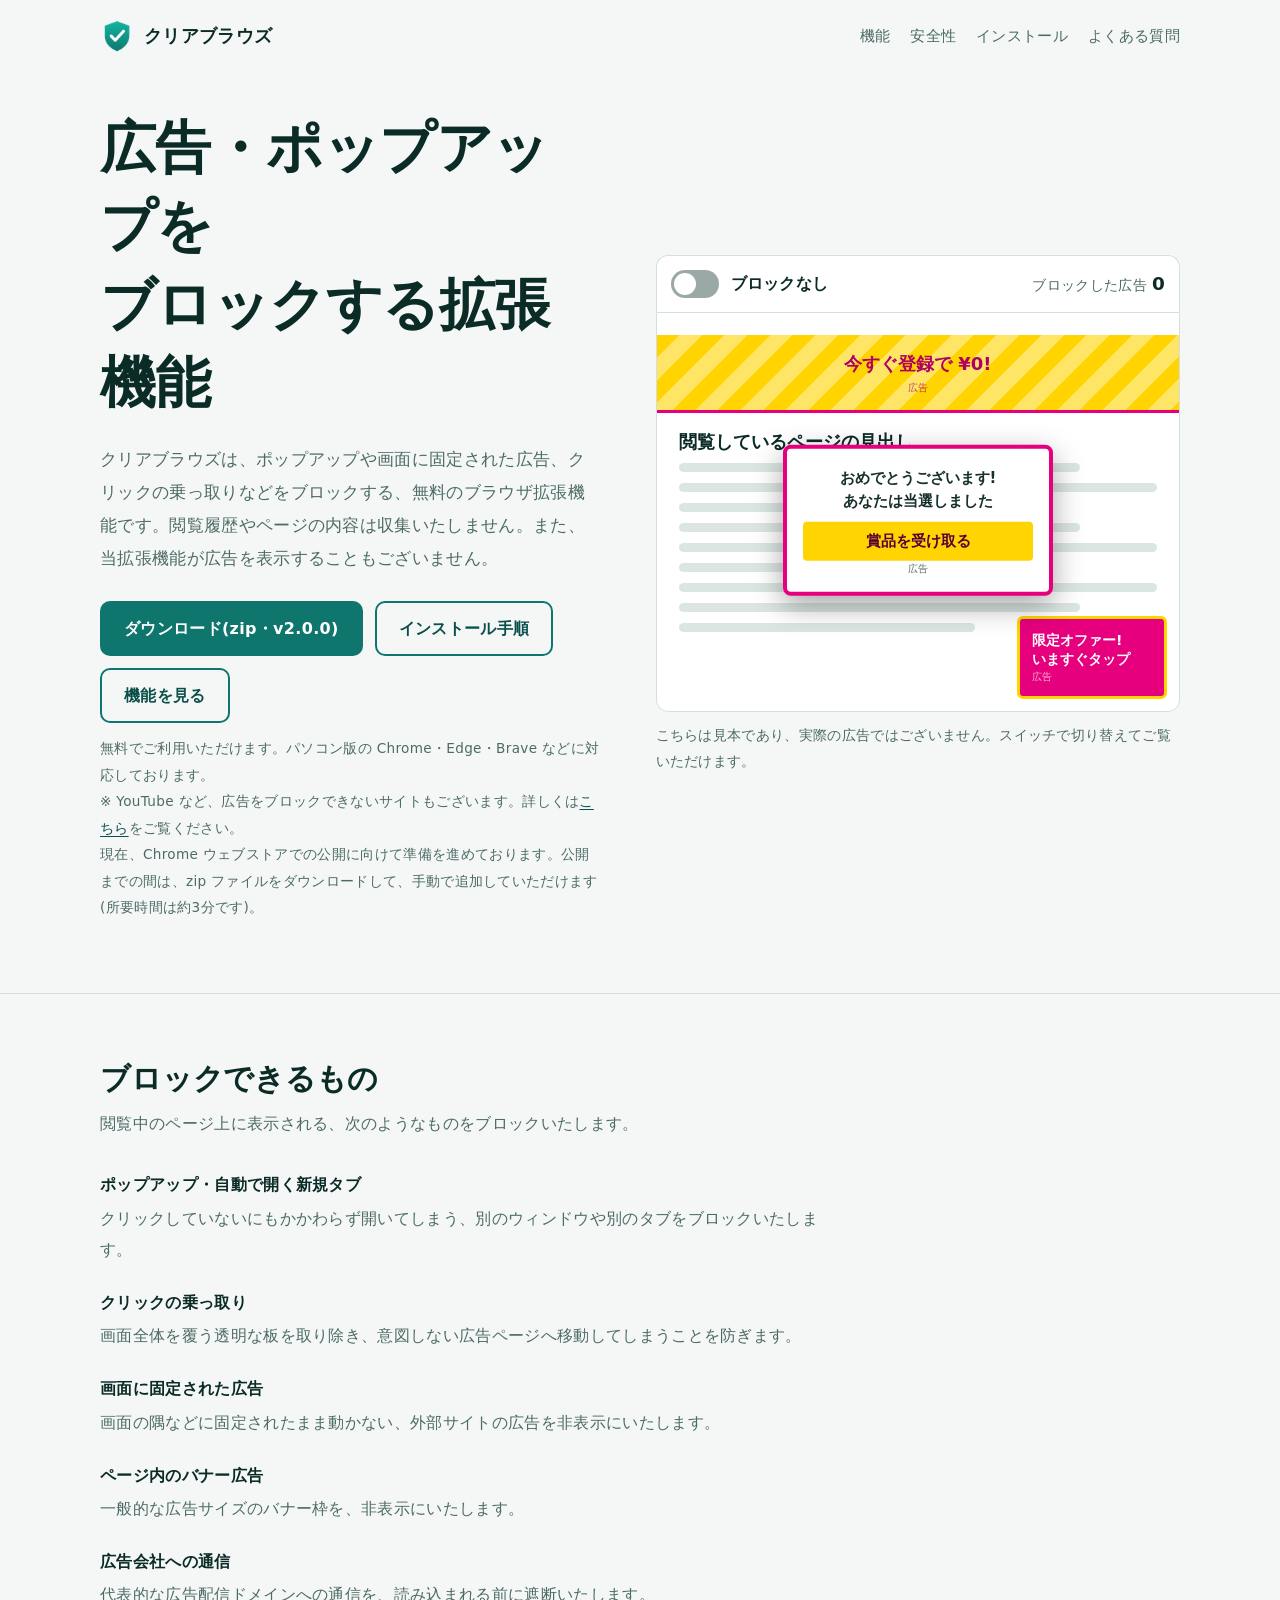
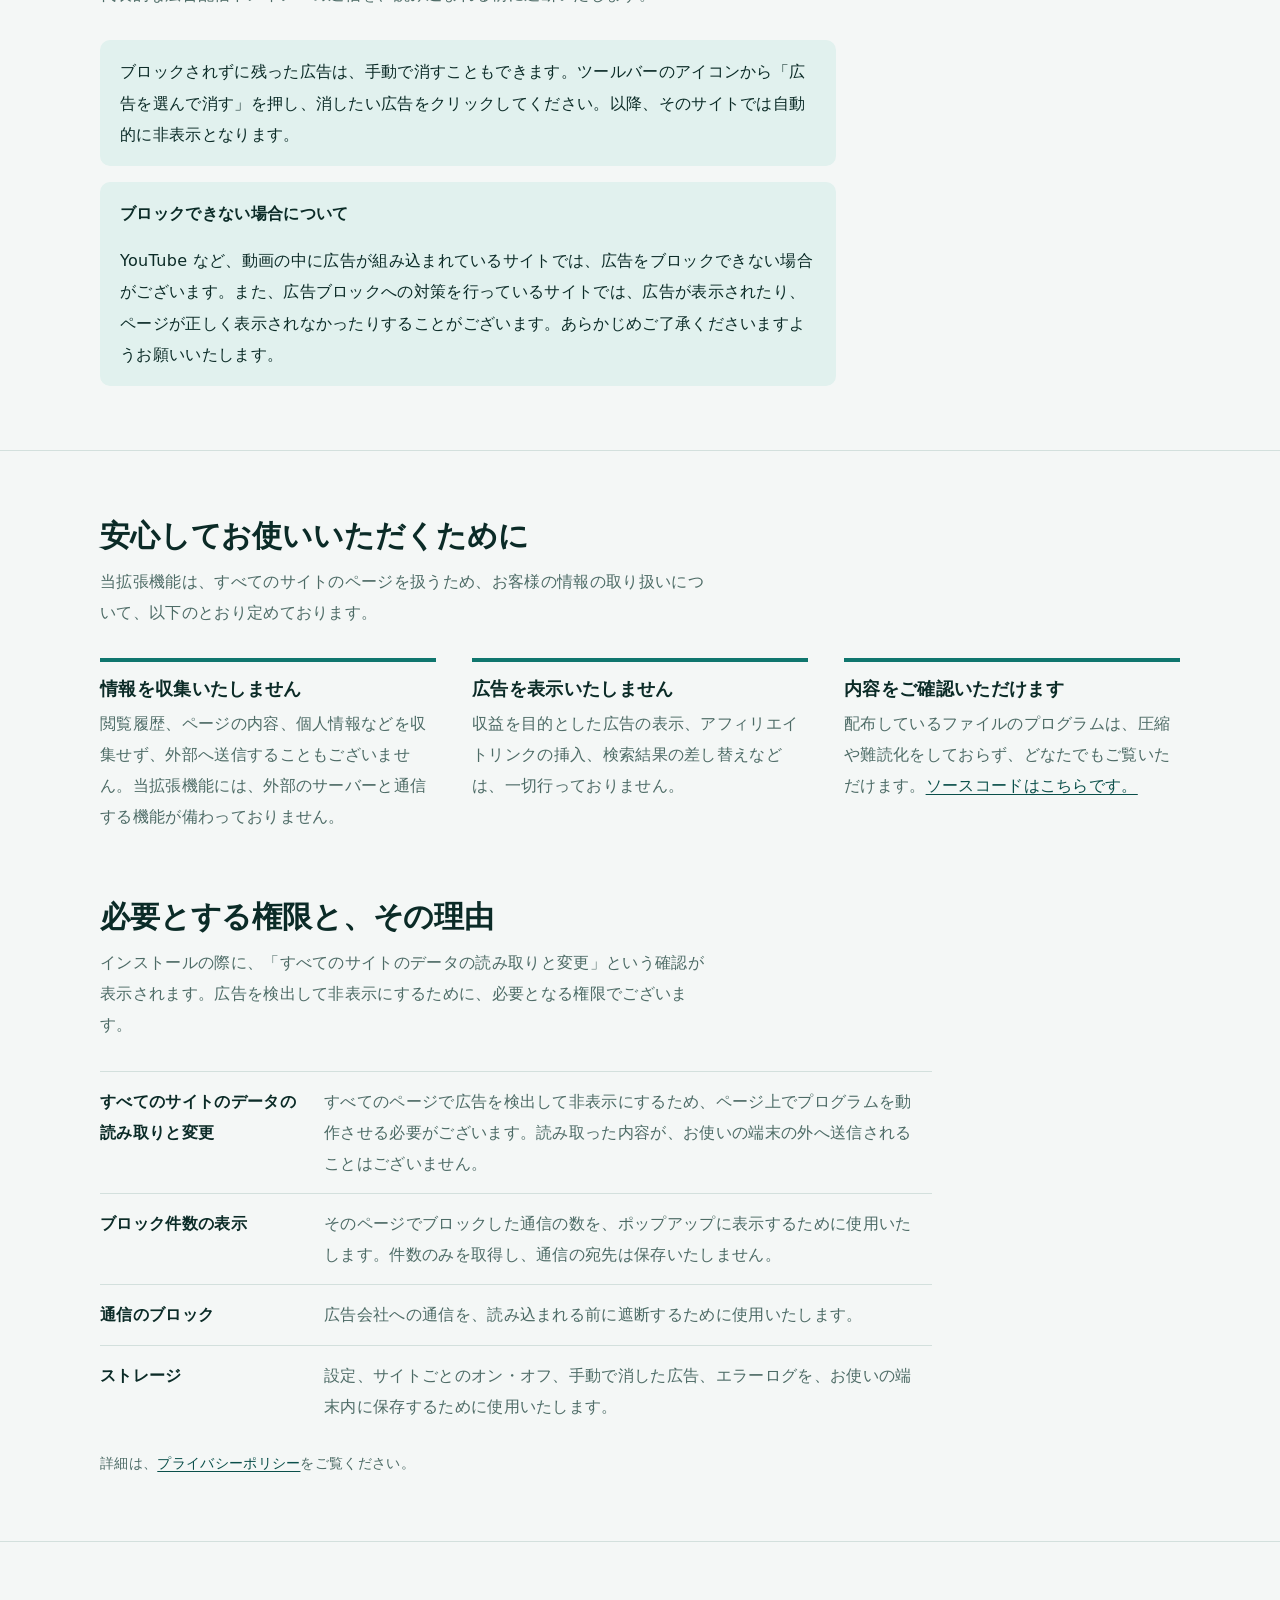
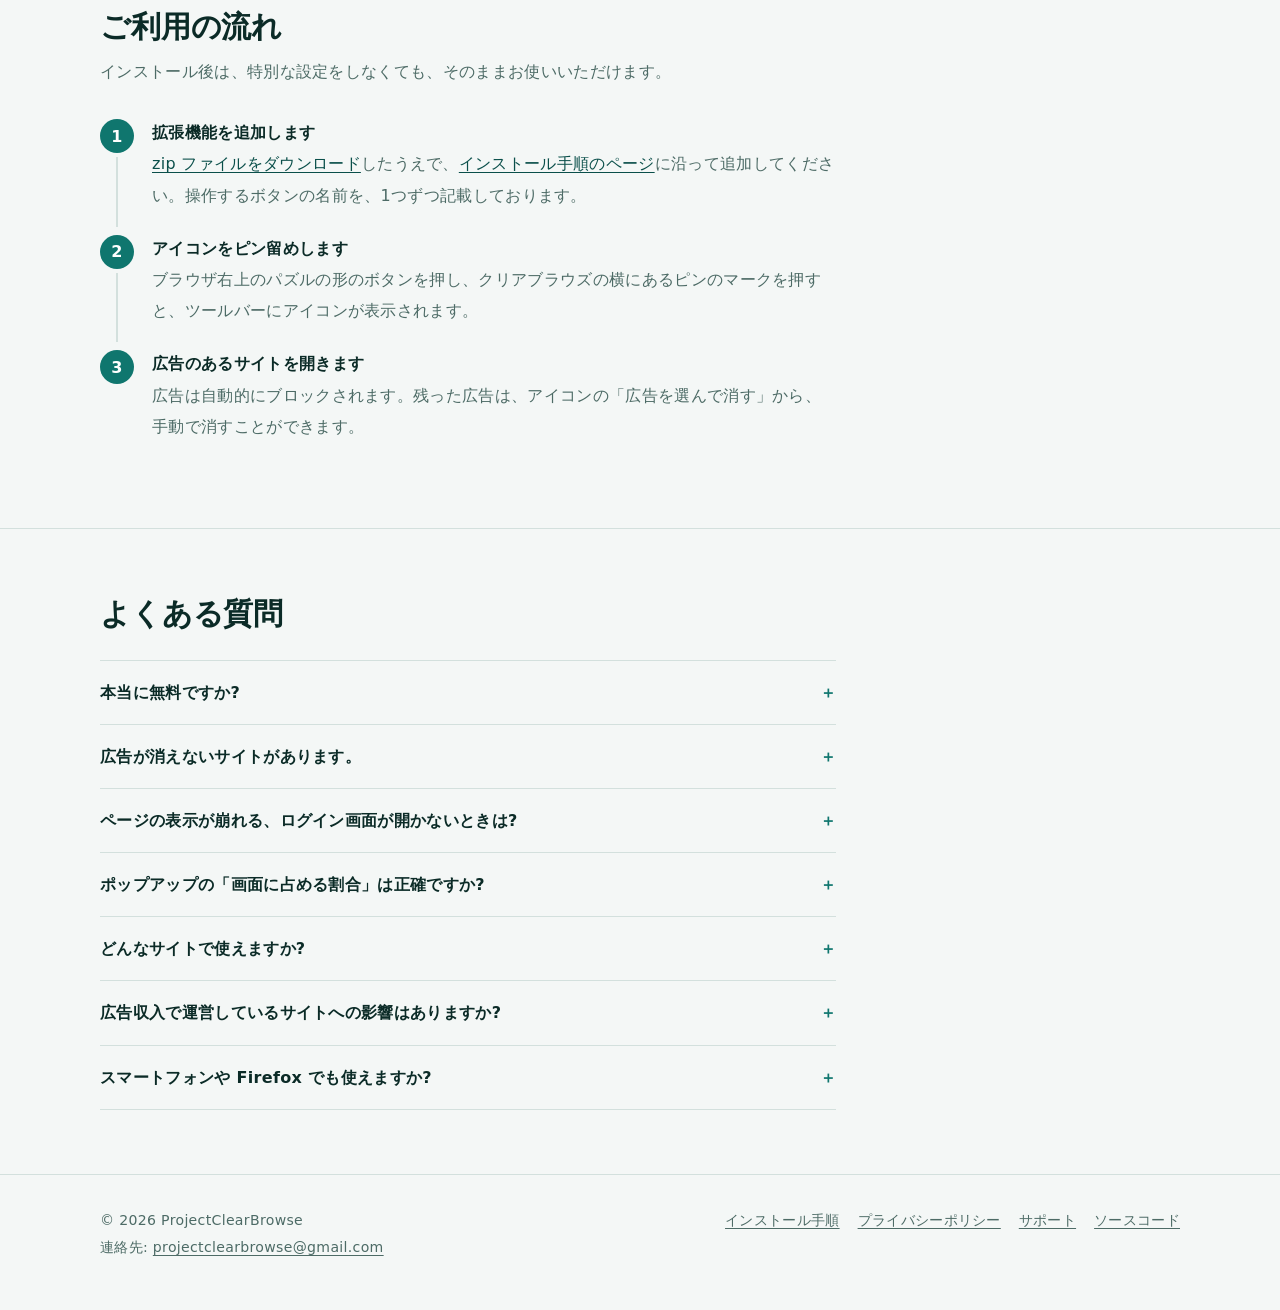
==== commit 70f5237b: "Add files via upload" ====
--- a/docs/index.html
+++ b/docs/index.html
@@ -145,13 +145,13 @@
     <div class="wrap">
       <h2>よくある質問</h2>
       <div class="faq" style="margin-top:24px">
-        <details><summary>本当に無料でしょうか。</summary><p>はい、すべての機能を無料でご利用いただけます。寄付は任意であり、寄付の有無によって機能が変わることはございません。</p></details>
-        <details><summary>広告が消えないサイトがございます。</summary><p>YouTube など、動画の中に広告が組み込まれているサイトでは、広告をブロックできない場合がございます。また、広告ブロックへの対策を行っているサイトでも、広告が残ることがございます。</p><p>ブロックされずに残った広告は、アイコンの「広告を選んで消す」から、手動で消せる場合がございます。ただし、動画の中に組み込まれた広告は、手動でも消すことができません。それでも広告が残る場合は、設定画面の「不具合を報告」から報告文を作成し、<a href="support.html">サポートページ</a>に記載の方法でお知らせください。</p></details>
-        <details><summary>ページの表示が崩れる、ログイン画面が開かない場合は、どうすればよいでしょうか。</summary><p>アイコンを押し、該当のサイトのみ「ブロックする」をオフにしてください。ログイン用の小さなウィンドウが開かない場合は、設定画面で「ポップアップ・新規タブ」の項目をオフにしていただくこともできます。</p></details>
-        <details><summary>ポップアップに表示される「画面に占める割合」は、正確な値でしょうか。</summary><p>いいえ、あくまで目安でございます。非表示にした広告の面積を、表示領域の面積で割った簡易的な値であり、広告同士の重なりは考慮しておりません。</p></details>
-        <details><summary>どのようなサイトで使えますか。</summary><p>http または https で開くほとんどのサイトで動作いたします。どのサイトをご利用の場合でも、閲覧履歴やページの内容を収集することはございません。</p></details>
-        <details><summary>広告収入で運営しているサイトへの影響は、ございますか。</summary><p>広告収入によって運営されているサイトもございます。応援したいサイトでは、アイコンから、そのサイトのみブロックを停止していただけます。</p></details>
-        <details><summary>スマートフォンや Firefox では使えますか。</summary><p>現在は、パソコン版の Chrome・Edge・Brave などに対応しております。スマートフォン版の Chrome は、拡張機能に対応していないため、ご利用いただけません。Firefox 版は、現時点では提供しておりません。</p></details>
+        <details><summary>本当に無料ですか?</summary><p>はい、すべての機能を無料でご利用いただけます。寄付は任意であり、寄付の有無によって機能が変わることはございません。</p></details>
+        <details><summary>広告が消えないサイトがあります。</summary><p>YouTube など、動画の中に広告が組み込まれているサイトでは、広告をブロックできない場合がございます。また、広告ブロックへの対策を行っているサイトでも、広告が残ることがございます。</p><p>ブロックされずに残った広告は、アイコンの「広告を選んで消す」から、手動で消せる場合がございます。ただし、動画の中に組み込まれた広告は、手動でも消すことができません。それでも広告が残る場合は、設定画面の「不具合を報告」から報告文を作成し、<a href="support.html">サポートページ</a>に記載の方法でお知らせください。</p></details>
+        <details><summary>ページの表示が崩れる、ログイン画面が開かないときは?</summary><p>アイコンを押し、該当のサイトのみ「ブロックする」をオフにしてください。ログイン用の小さなウィンドウが開かない場合は、設定画面で「ポップアップ・新規タブ」の項目をオフにしていただくこともできます。</p></details>
+        <details><summary>ポップアップの「画面に占める割合」は正確ですか?</summary><p>いいえ、あくまで目安でございます。非表示にした広告の面積を、表示領域の面積で割った簡易的な値であり、広告同士の重なりは考慮しておりません。</p></details>
+        <details><summary>どんなサイトで使えますか?</summary><p>http または https で開くほとんどのサイトで動作いたします。どのサイトをご利用の場合でも、閲覧履歴やページの内容を収集することはございません。</p></details>
+        <details><summary>広告収入で運営しているサイトへの影響はありますか?</summary><p>広告収入によって運営されているサイトもございます。応援したいサイトでは、アイコンから、そのサイトのみブロックを停止していただけます。</p></details>
+        <details><summary>スマートフォンや Firefox でも使えますか?</summary><p>現在は、パソコン版の Chrome・Edge・Brave などに対応しております。スマートフォン版の Chrome は、拡張機能に対応していないため、ご利用いただけません。Firefox 版は、現時点では提供しておりません。</p></details>
       </div>
     </div>
   </section>
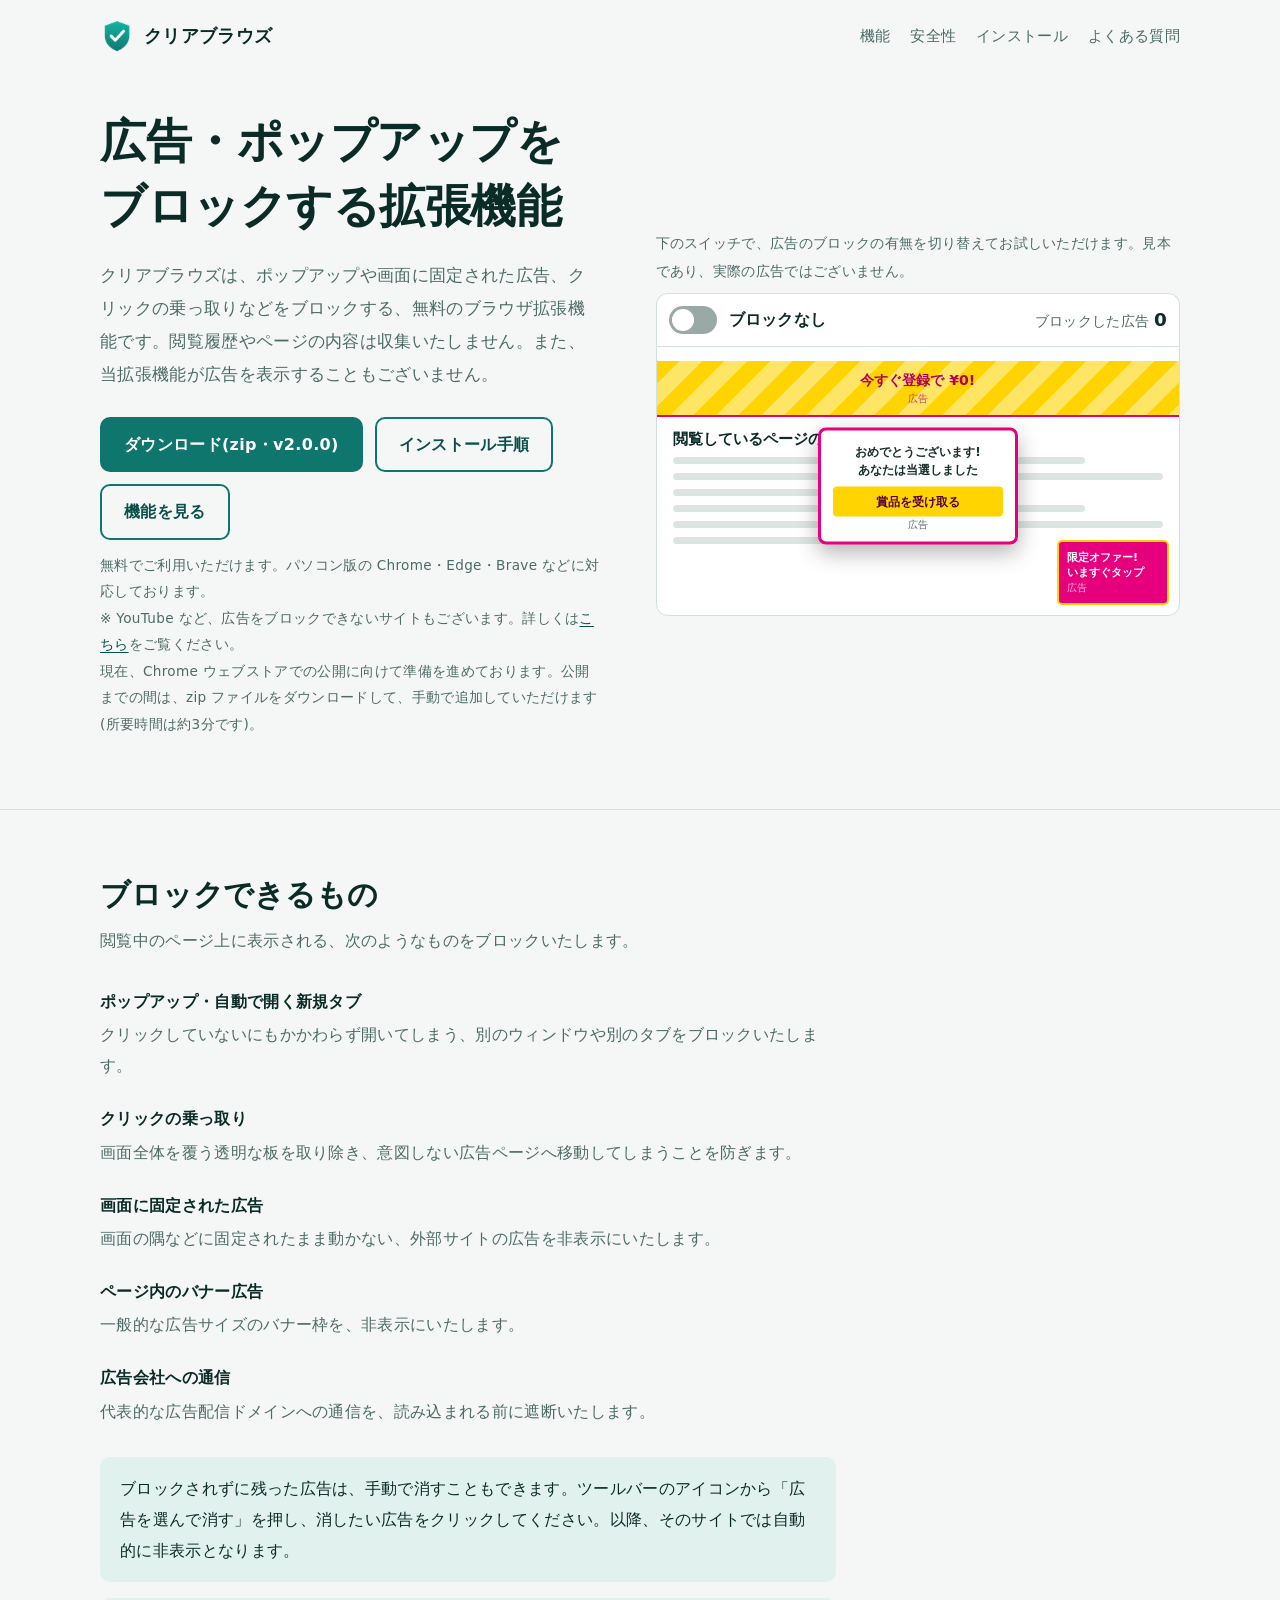
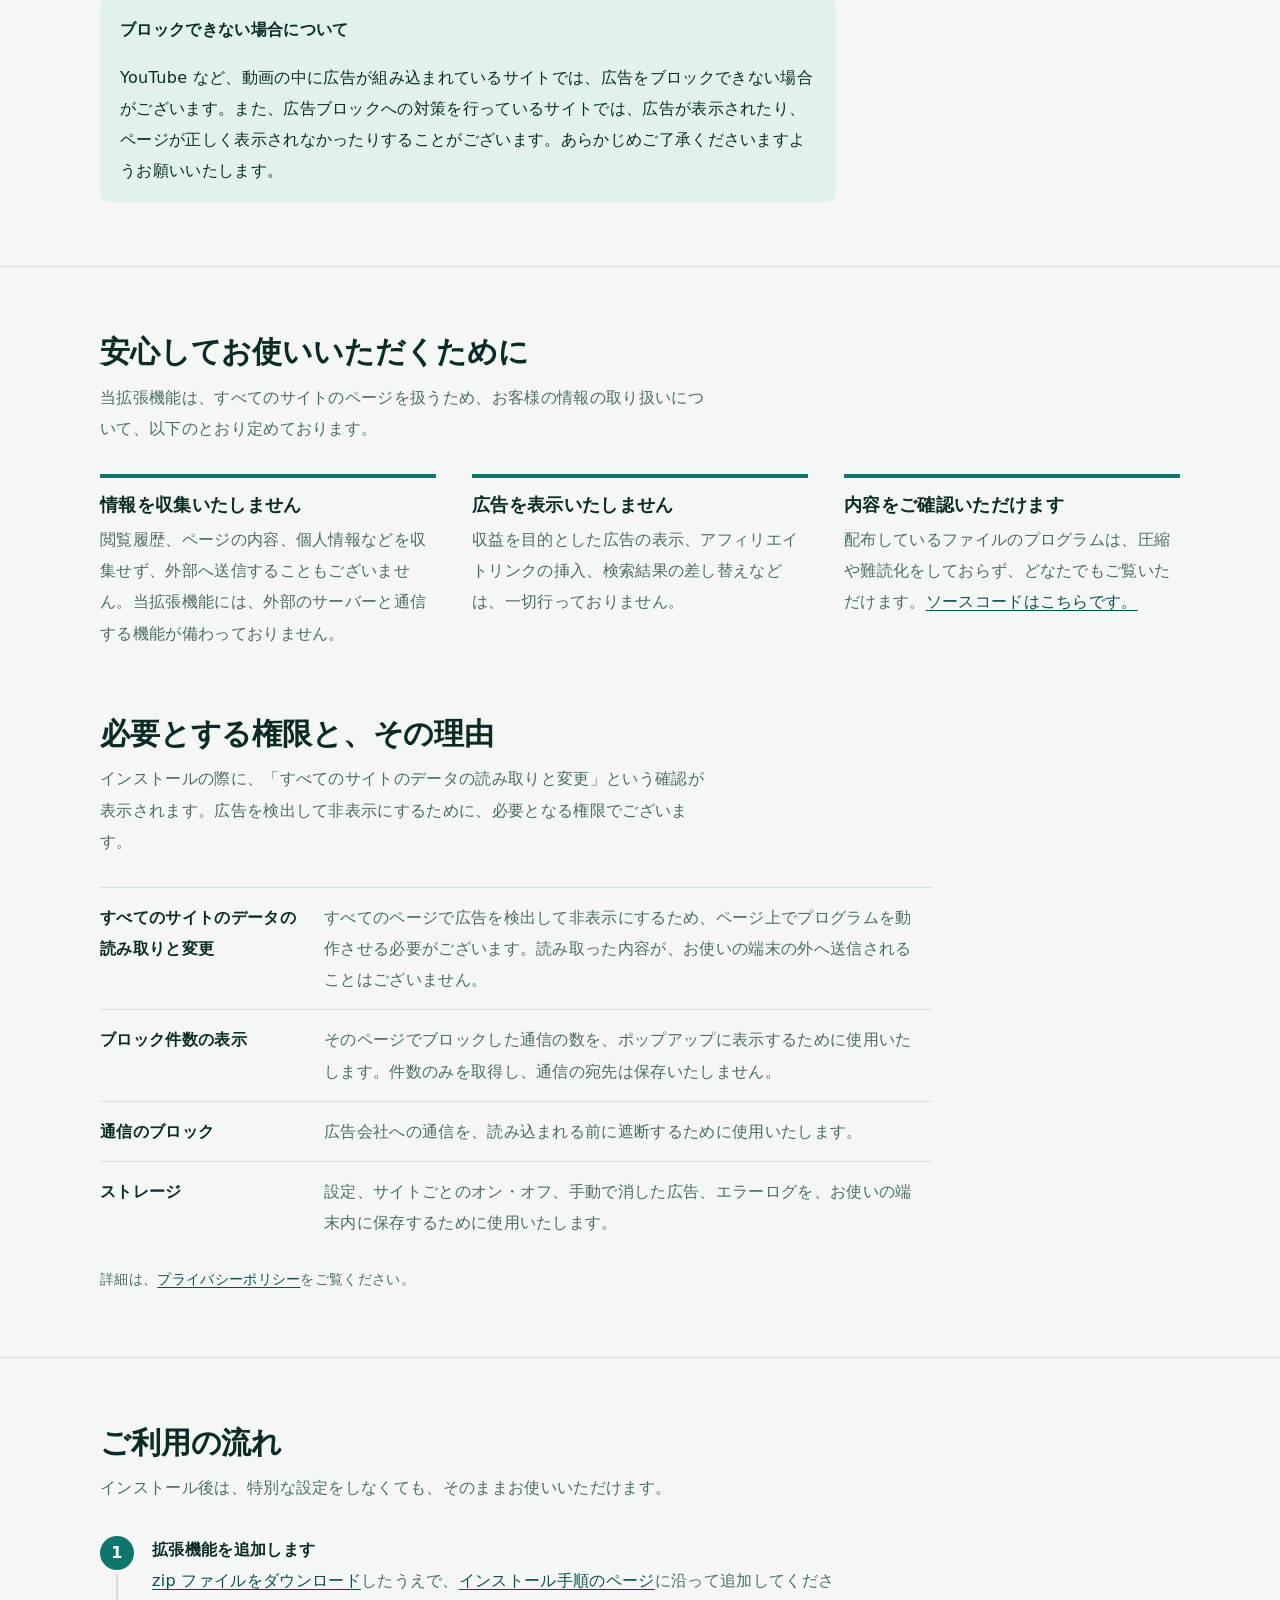
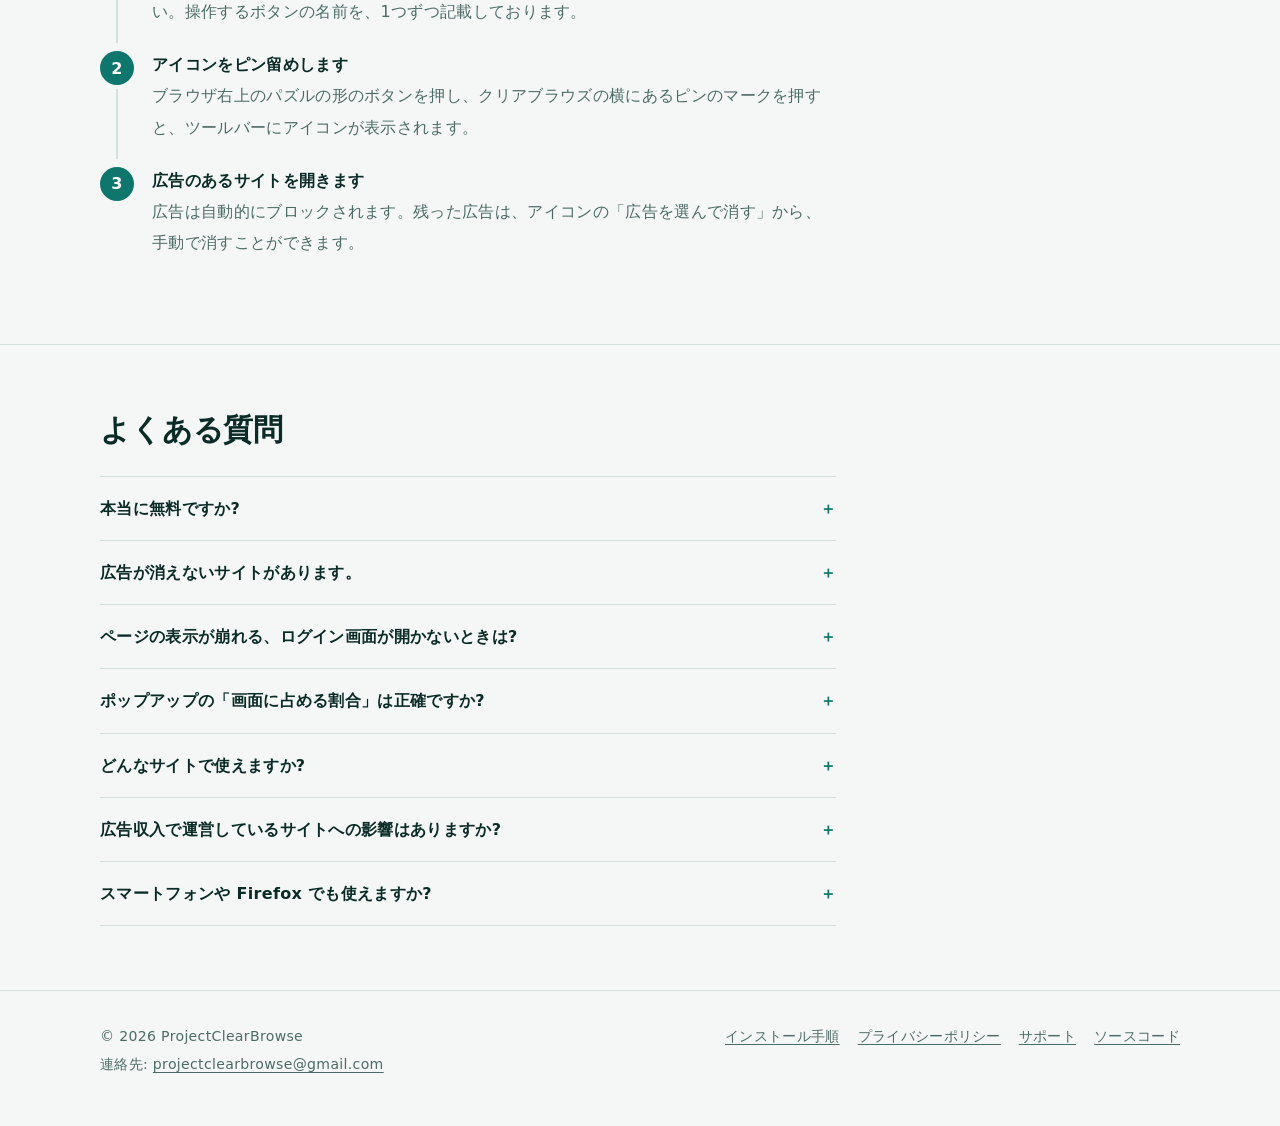
==== commit 51ce5cdb: "Add files via upload" ====
--- a/docs/index.html
+++ b/docs/index.html
@@ -46,6 +46,7 @@
       </div>
 
       <figure class="demo">
+        <p class="demo-note">下のスイッチで、広告のブロックの有無を切り替えてお試しいただけます。見本であり、実際の広告ではございません。</p>
         <div class="demo-bar">
           <label class="switch">
             <input type="checkbox" id="demoToggle">
@@ -59,11 +60,9 @@
           <h3>閲覧しているページの見出し</h3>
           <div class="bar m"></div><div class="bar"></div><div class="bar s"></div>
           <div class="bar m"></div><div class="bar"></div><div class="bar s"></div>
-          <div class="bar"></div><div class="bar m"></div><div class="bar s"></div>
           <div class="ad ad-corner">限定オファー!<br>いますぐタップ<small>広告</small></div>
           <div class="ad ad-popup">おめでとうございます!<br>あなたは当選しました<span class="fake-btn">賞品を受け取る</span><small>広告</small></div>
         </div>
-        <figcaption class="fine">こちらは見本であり、実際の広告ではございません。スイッチで切り替えてご覧いただけます。</figcaption>
       </figure>
     </div>
   </section>
--- a/docs/style.css
+++ b/docs/style.css
@@ -80,7 +80,7 @@
 .hero { padding: 36px 0 72px; }
 .hero .wrap { display: grid; gap: 44px; align-items: center; }
 @media (min-width: 940px) { .hero .wrap { grid-template-columns: 1fr 1.05fr; gap: 56px; } }
-.hero h1 { margin-bottom: 20px; }
+.hero h1 { margin-bottom: 20px; font-size: clamp(1.9rem, 4.6vw, 2.9rem); word-break: keep-all; }
 .lead { font-size: 1.06rem; color: var(--muted); max-width: 30em; }
 .hero-cta { display: flex; flex-wrap: wrap; gap: 12px; margin: 26px 0 12px; }
 .fine { font-size: .85rem; color: var(--muted); margin: 0; }
@@ -90,7 +90,7 @@
 .demo-bar {
   display: flex; align-items: center; justify-content: space-between; gap: 12px; flex-wrap: wrap;
   background: var(--surface); border: 1px solid var(--line); border-radius: 12px 12px 0 0;
-  padding: 10px 14px; border-bottom: 0;
+  padding: 8px 12px; border-bottom: 0;
 }
 .switch { display: inline-flex; align-items: center; gap: 12px; cursor: pointer; font-weight: 700; }
 .switch input { position: absolute; opacity: 0; width: 1px; height: 1px; }
@@ -99,38 +99,39 @@
 .switch input:checked + .track { background: var(--brand); }
 .switch input:checked + .track::after { transform: translateX(20px); }
 .switch input:focus-visible + .track { outline: 3px solid var(--focus); outline-offset: 3px; }
-.demo-count { font-size: .9rem; color: var(--muted); }
+.demo-note { margin: 0 0 8px; font-size: .88rem; color: var(--muted); }
+.demo-count { font-size: .85rem; color: var(--muted); }
 .demo-count b { color: var(--ink); font-size: 1.15rem; }
 
 .stage {
-  position: relative; overflow: hidden; height: 400px;
+  position: relative; overflow: hidden; height: 270px;
   background: #fff; color: #17302c;
   border: 1px solid var(--line); border-radius: 0 0 12px 12px;
-  padding: 22px 22px 0; font-size: 14px; line-height: 1.7; letter-spacing: 0;
-}
-.stage h3 { font-size: 1.15rem; margin-bottom: 8px; color: #0b2b27; }
-.stage .bar { height: 9px; border-radius: 5px; background: #dbe6e3; margin: 0 0 11px; }
+  padding: 14px 16px 0; font-size: 12px; line-height: 1.6; letter-spacing: 0;
+}
+.stage h3 { font-size: .95rem; margin-bottom: 6px; color: #0b2b27; }
+.stage .bar { height: 7px; border-radius: 4px; background: #dbe6e3; margin: 0 0 9px; }
 .stage .bar.s { width: 62%; }
 .stage .bar.m { width: 84%; }
 
 .ad { position: absolute; font-weight: 800; transition: opacity .25s, transform .25s, max-height .25s; }
 .ad small { display: block; font-size: 10px; font-weight: 500; opacity: .7; }
 .ad-banner {
-  position: static; max-height: 90px; margin: 0 -22px 16px; padding: 14px 22px;
+  position: static; max-height: 60px; margin: 0 -16px 12px; padding: 8px 16px;
   background: repeating-linear-gradient(135deg, var(--ad-yellow) 0 16px, #ffe566 16px 32px);
-  color: #b00063; font-size: 18px; text-align: center; border-bottom: 3px solid var(--ad-pink);
+  color: #b00063; font-size: 14px; text-align: center; border-bottom: 2px solid var(--ad-pink);
 }
 .ad-corner {
-  right: 12px; bottom: 12px; width: 150px; padding: 12px; background: var(--ad-pink); color: #fff;
-  border: 3px solid var(--ad-yellow); border-radius: 6px; font-size: 14px; line-height: 1.4; z-index: 2;
+  right: 10px; bottom: 10px; width: 112px; padding: 8px; background: var(--ad-pink); color: #fff;
+  border: 2px solid var(--ad-yellow); border-radius: 5px; font-size: 11px; line-height: 1.4; z-index: 2;
 }
 .ad-popup {
-  left: 50%; top: 52%; width: min(270px, 80%); transform: translate(-50%, -50%);
-  padding: 18px 16px 16px; background: #fff; color: #17302c; text-align: center;
-  border: 4px solid var(--ad-pink); border-radius: 8px; box-shadow: 0 10px 30px rgba(0,0,0,.35); z-index: 3;
-  font-size: 15px; line-height: 1.5;
-}
-.ad-popup .fake-btn { display: block; margin-top: 10px; padding: 8px; background: var(--ad-yellow); color: #5a0034; border-radius: 4px; }
+  left: 50%; top: 52%; width: min(200px, 80%); transform: translate(-50%, -50%);
+  padding: 12px 12px 10px; background: #fff; color: #17302c; text-align: center;
+  border: 3px solid var(--ad-pink); border-radius: 8px; box-shadow: 0 8px 22px rgba(0,0,0,.3); z-index: 3;
+  font-size: 12px; line-height: 1.5;
+}
+.ad-popup .fake-btn { display: block; margin-top: 8px; padding: 6px; background: var(--ad-yellow); color: #5a0034; border-radius: 4px; }
 
 /* ブロック後 */
 .stage[data-blocked="true"] .ad { opacity: 0; pointer-events: none; }
@@ -143,7 +144,6 @@
   .ad, .switch .track, .switch .track::after { transition: none; }
   .stage:not([data-blocked="true"]) .ad-popup { animation: none; }
 }
-.demo figcaption { margin-top: 10px; }
 
 /* ---------- 共通セクション ---------- */
 section.block { padding: 64px 0; border-top: 1px solid var(--line); }
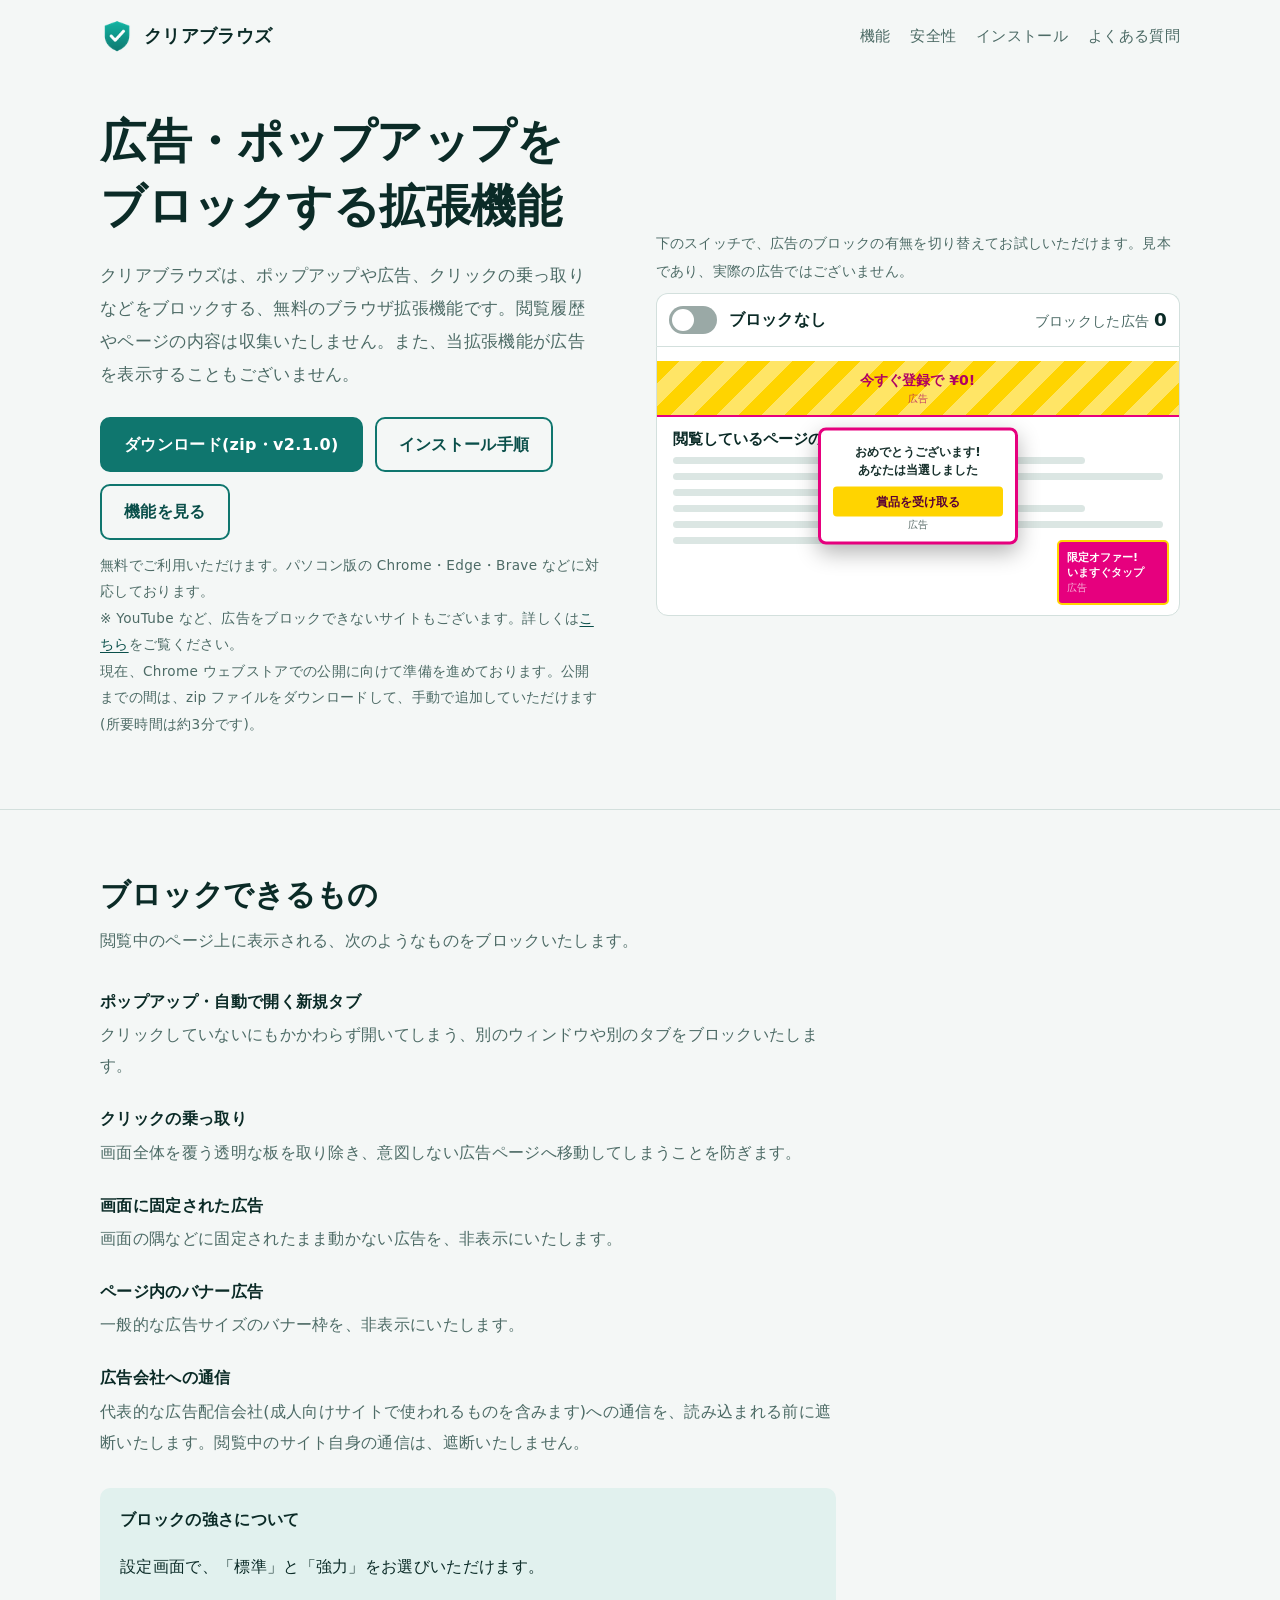
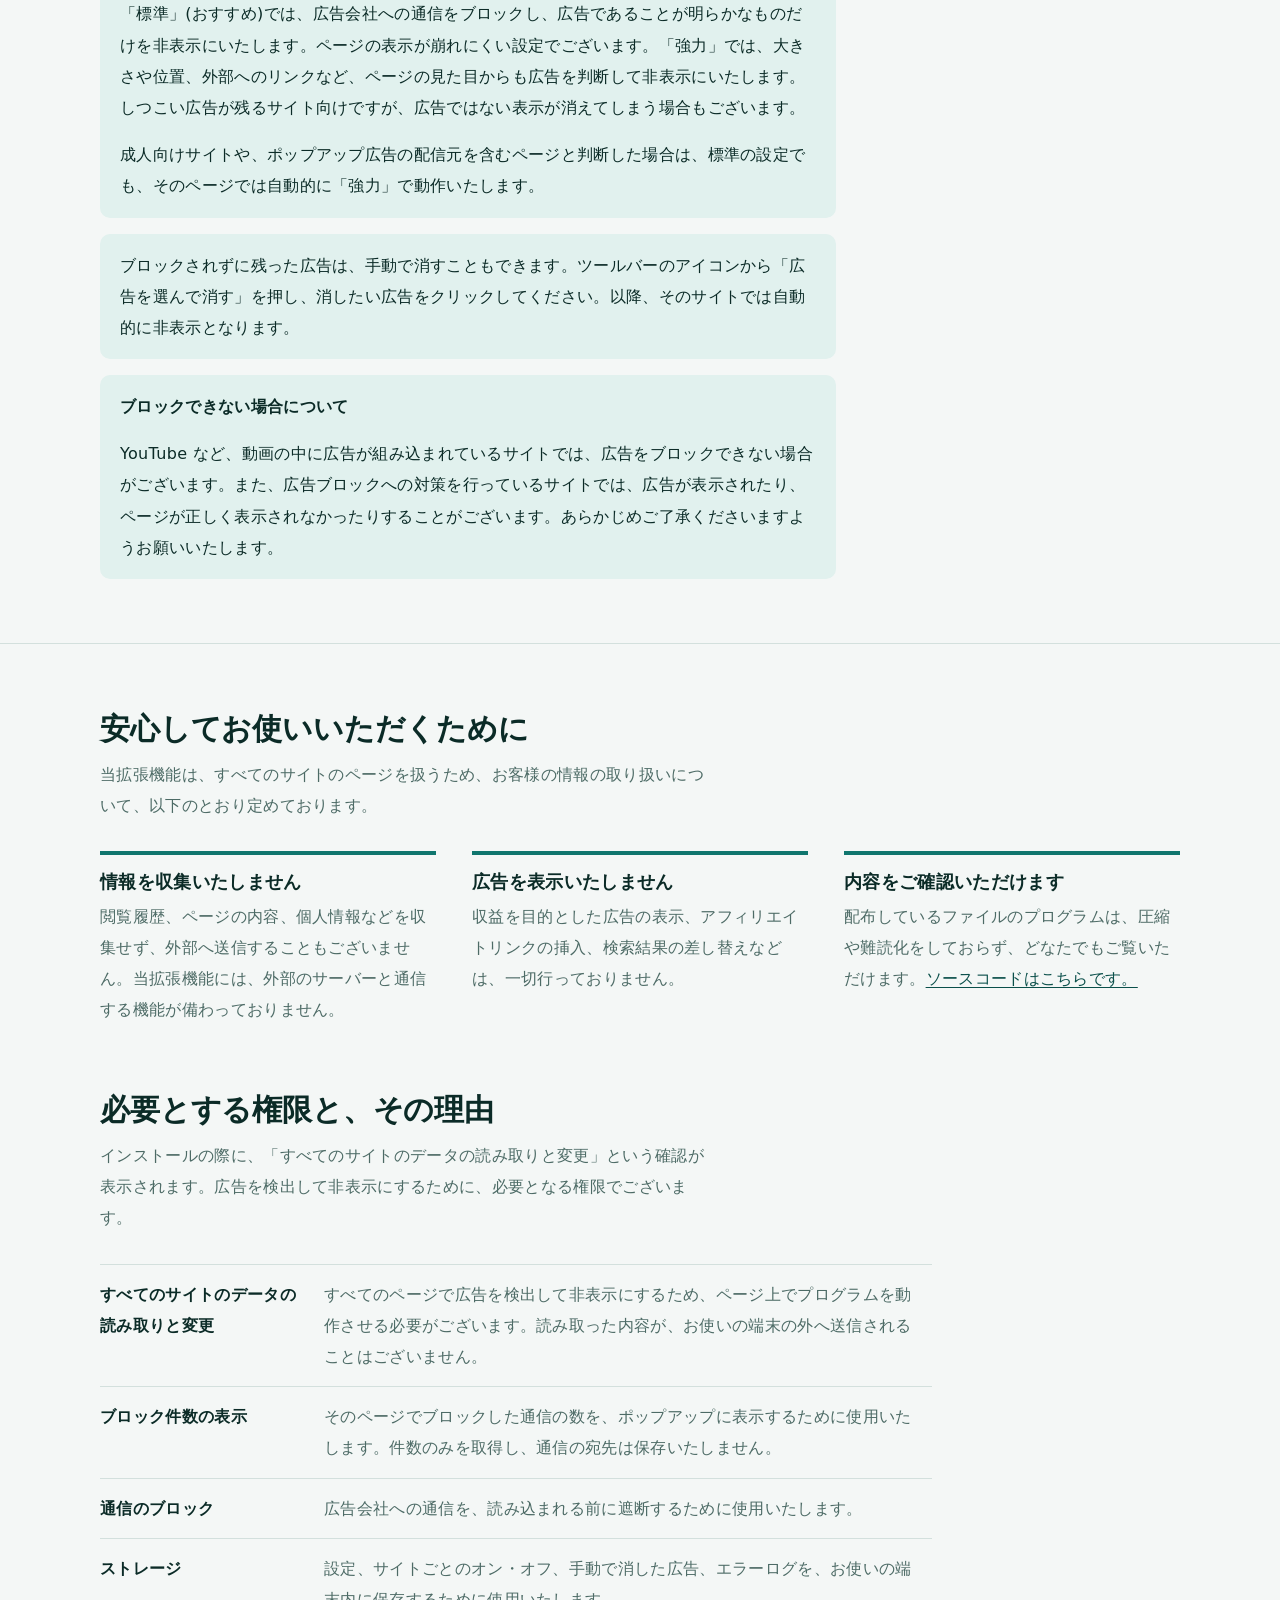
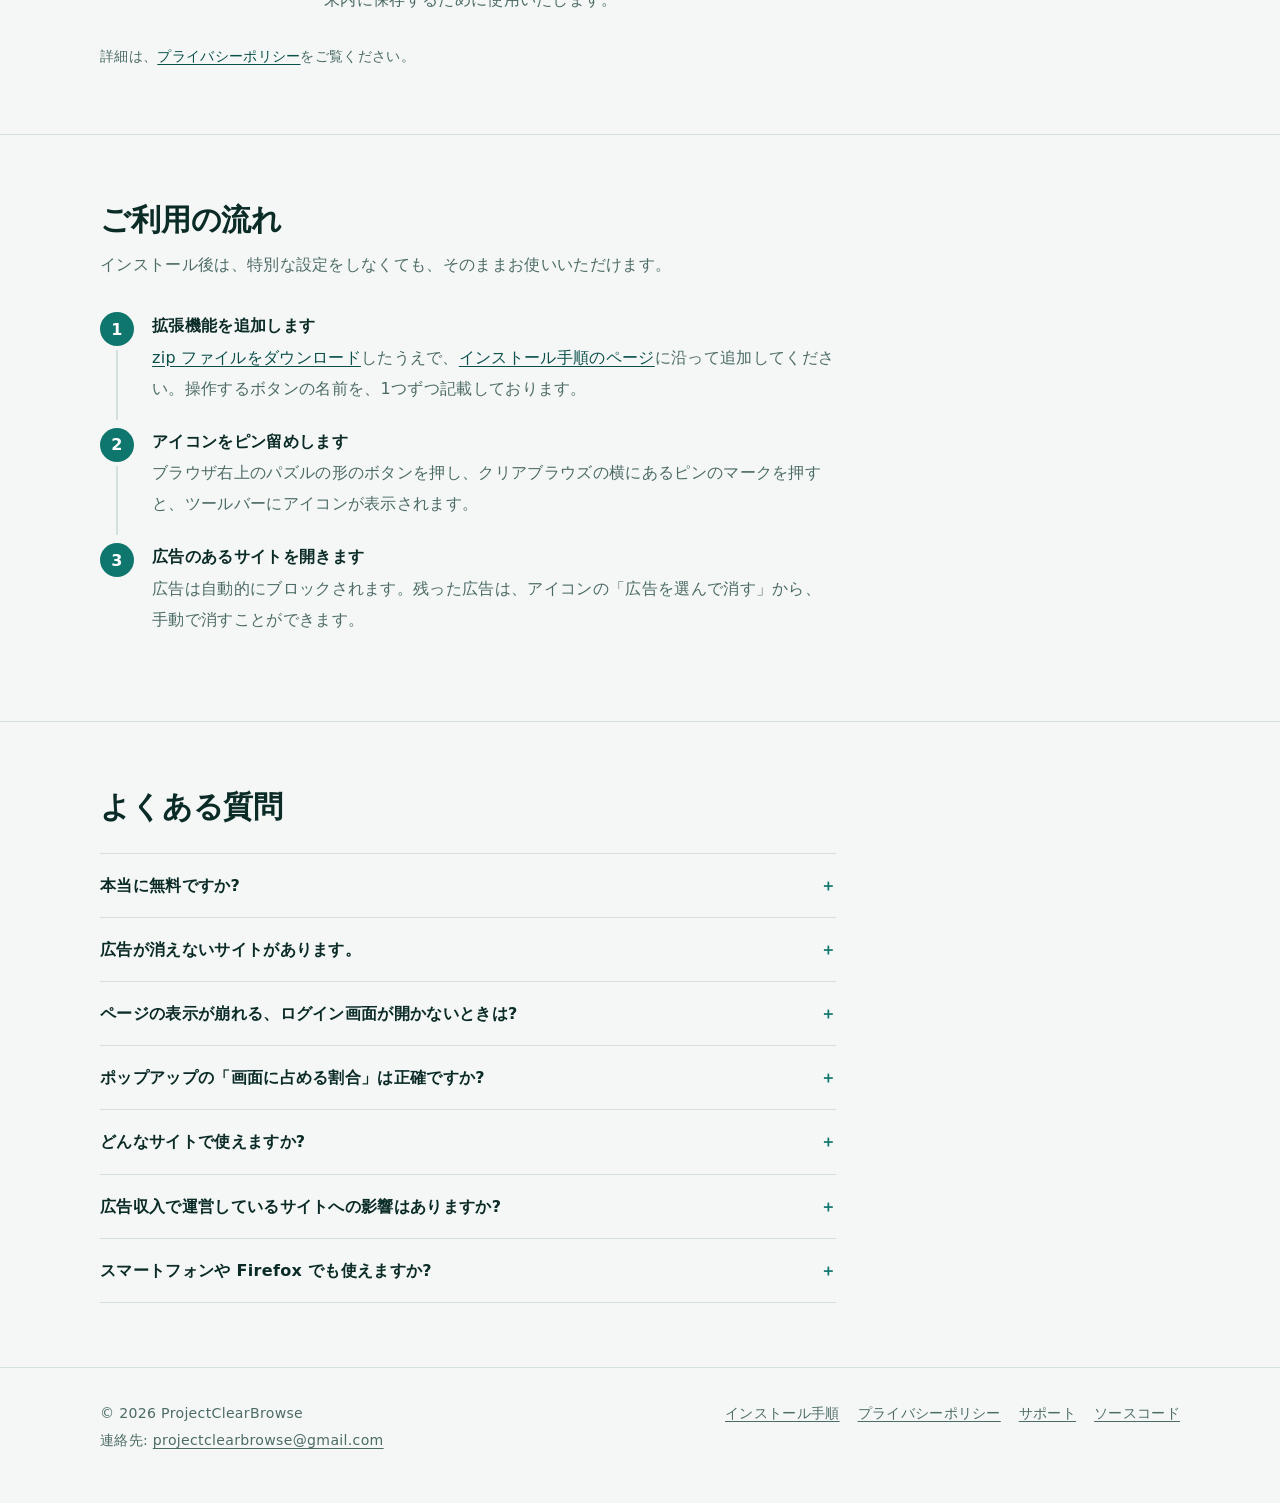
==== commit 5b5c2e99: "Add files via upload" ====
--- a/docs/index.html
+++ b/docs/index.html
@@ -33,10 +33,10 @@
     <div class="wrap">
       <div>
         <h1>広告・ポップアップを<br>ブロックする拡張機能</h1>
-        <p class="lead">クリアブラウズは、ポップアップや画面に固定された広告、クリックの乗っ取りなどをブロックする、無料のブラウザ拡張機能です。閲覧履歴やページの内容は収集いたしません。また、当拡張機能が広告を表示することもございません。</p>
+        <p class="lead">クリアブラウズは、ポップアップや広告、クリックの乗っ取りなどをブロックする、無料のブラウザ拡張機能です。閲覧履歴やページの内容は収集いたしません。また、当拡張機能が広告を表示することもございません。</p>
         <div class="hero-cta">
           
-          <a class="btn primary" href="download/clearbrowse-extension.zip" download>ダウンロード(zip・v2.0.0)</a>
+          <a class="btn primary" href="download/clearbrowse-extension.zip" download>ダウンロード(zip・v2.1.0)</a>
           <a class="btn" href="install.html">インストール手順</a>
           <a class="btn" href="#blocks">機能を見る</a>
         </div>
@@ -77,13 +77,19 @@
         <dt>クリックの乗っ取り</dt>
         <dd>画面全体を覆う透明な板を取り除き、意図しない広告ページへ移動してしまうことを防ぎます。</dd>
         <dt>画面に固定された広告</dt>
-        <dd>画面の隅などに固定されたまま動かない、外部サイトの広告を非表示にいたします。</dd>
+        <dd>画面の隅などに固定されたまま動かない広告を、非表示にいたします。</dd>
         <dt>ページ内のバナー広告</dt>
         <dd>一般的な広告サイズのバナー枠を、非表示にいたします。</dd>
         <dt>広告会社への通信</dt>
-        <dd>代表的な広告配信ドメインへの通信を、読み込まれる前に遮断いたします。</dd>
+        <dd>代表的な広告配信会社(成人向けサイトで使われるものを含みます)への通信を、読み込まれる前に遮断いたします。閲覧中のサイト自身の通信は、遮断いたしません。</dd>
       </dl>
       <div class="callout">
+        <p><b>ブロックの強さについて</b></p>
+        <p>設定画面で、「標準」と「強力」をお選びいただけます。</p>
+        <p>「標準」(おすすめ)では、広告会社への通信をブロックし、広告であることが明らかなものだけを非表示にいたします。ページの表示が崩れにくい設定でございます。「強力」では、大きさや位置、外部へのリンクなど、ページの見た目からも広告を判断して非表示にいたします。しつこい広告が残るサイト向けですが、広告ではない表示が消えてしまう場合もございます。</p>
+        <p>成人向けサイトや、ポップアップ広告の配信元を含むページと判断した場合は、標準の設定でも、そのページでは自動的に「強力」で動作いたします。</p>
+      </div>
+      <div class="callout" style="margin-top:16px">
         <p>ブロックされずに残った広告は、手動で消すこともできます。ツールバーのアイコンから「広告を選んで消す」を押し、消したい広告をクリックしてください。以降、そのサイトでは自動的に非表示となります。</p>
       </div>
       <div class="callout" id="limits" style="margin-top:16px">
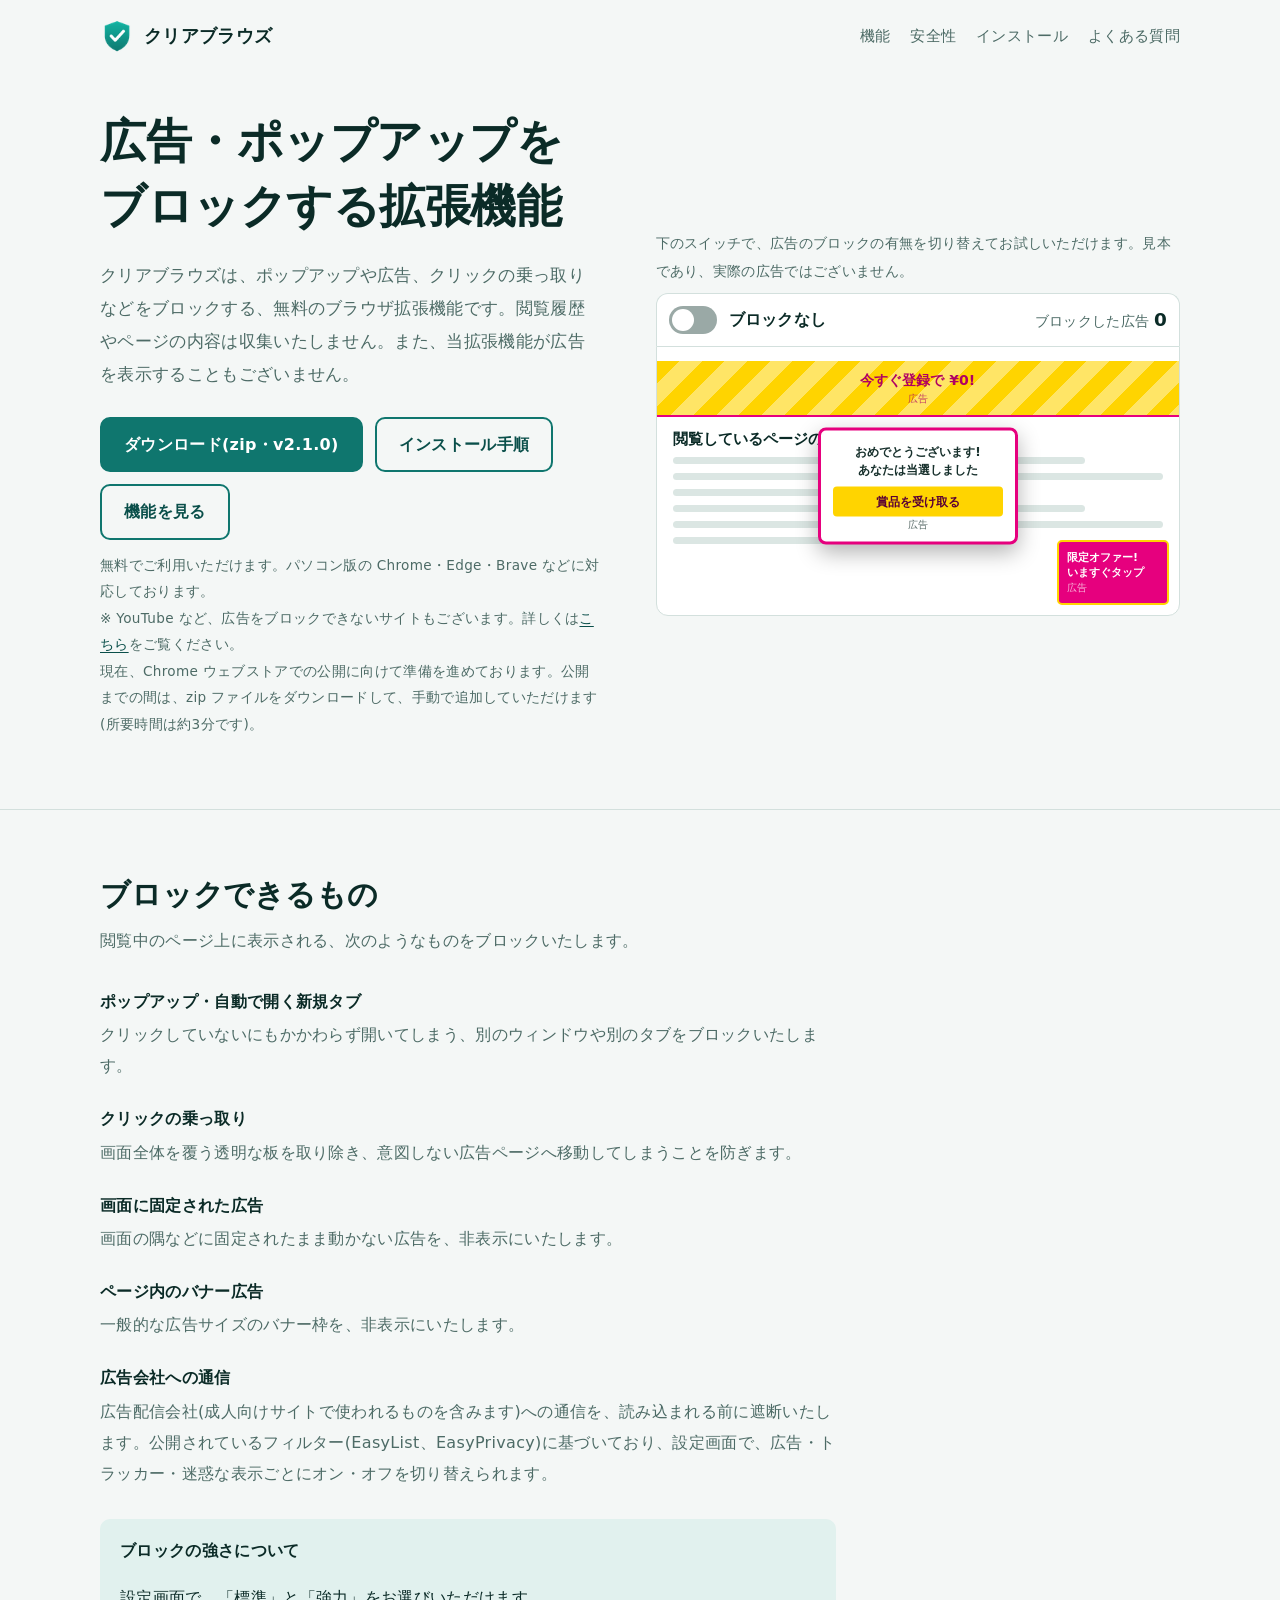
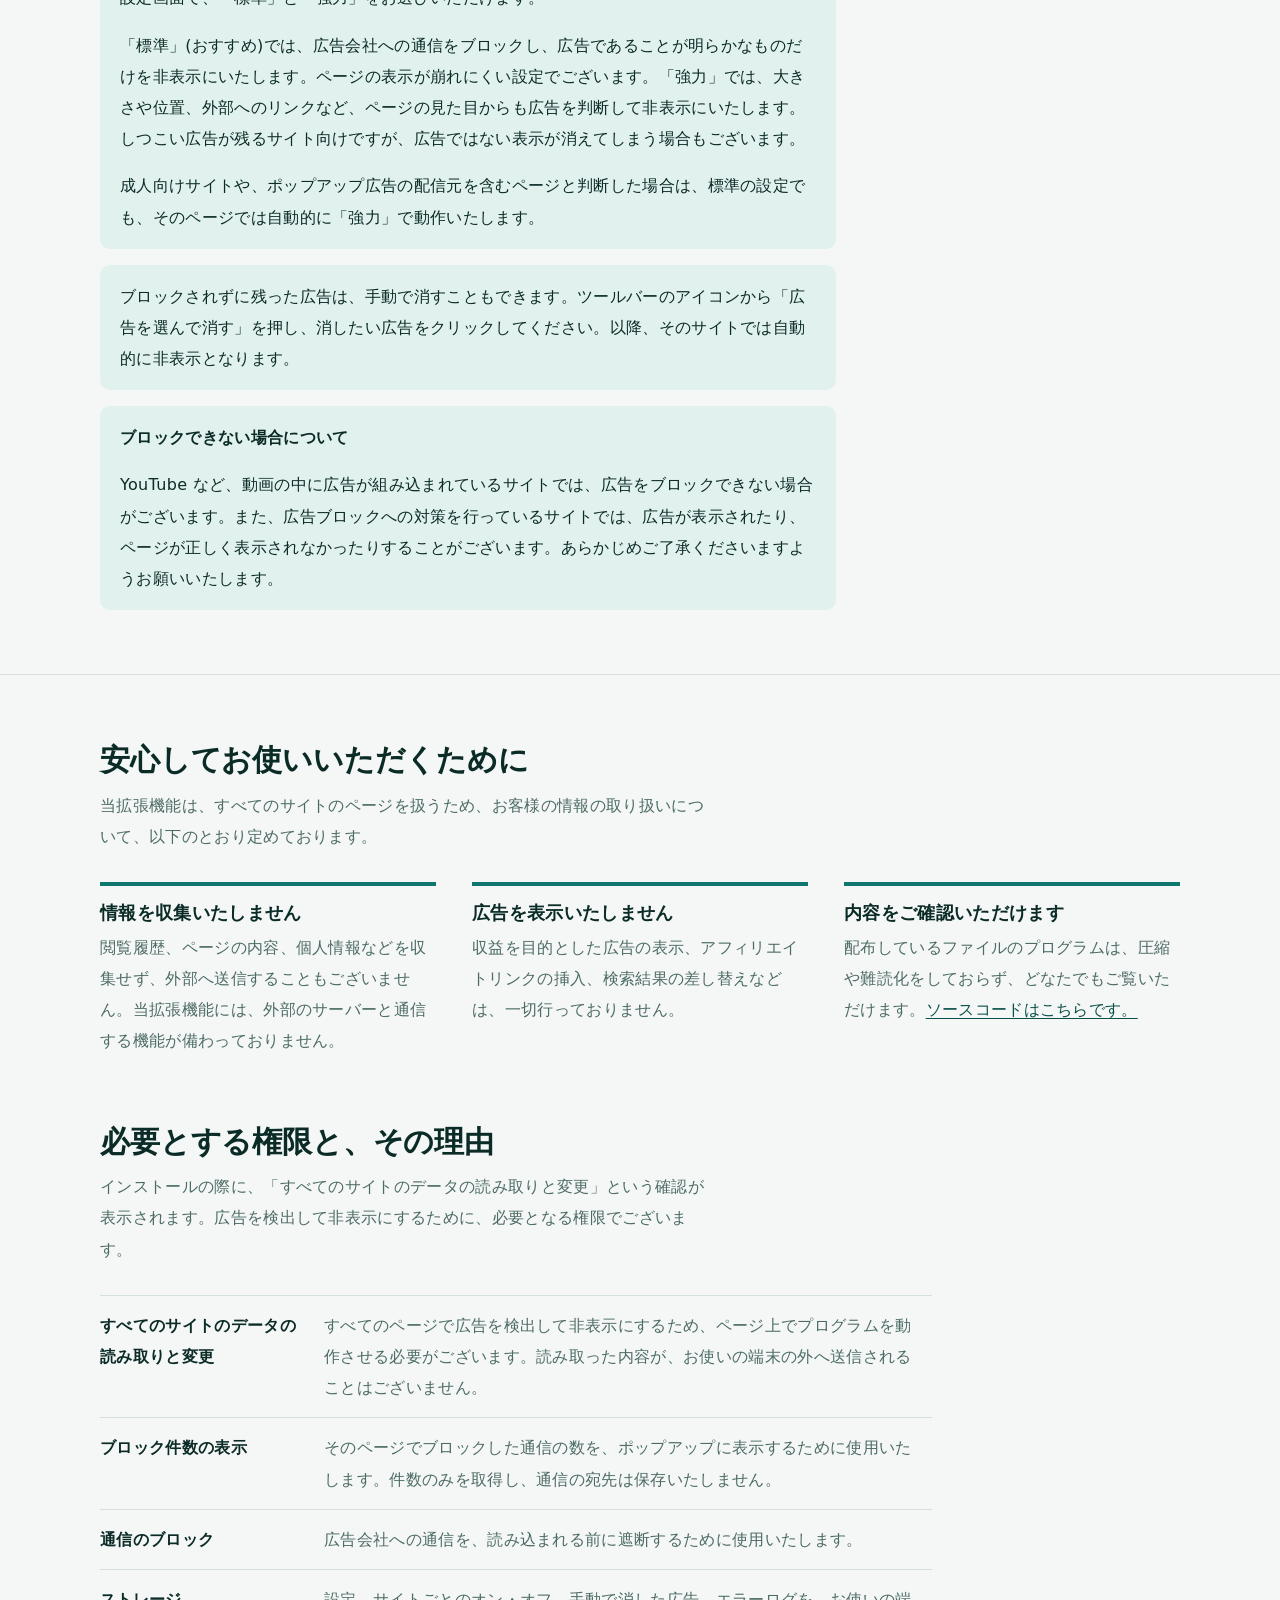
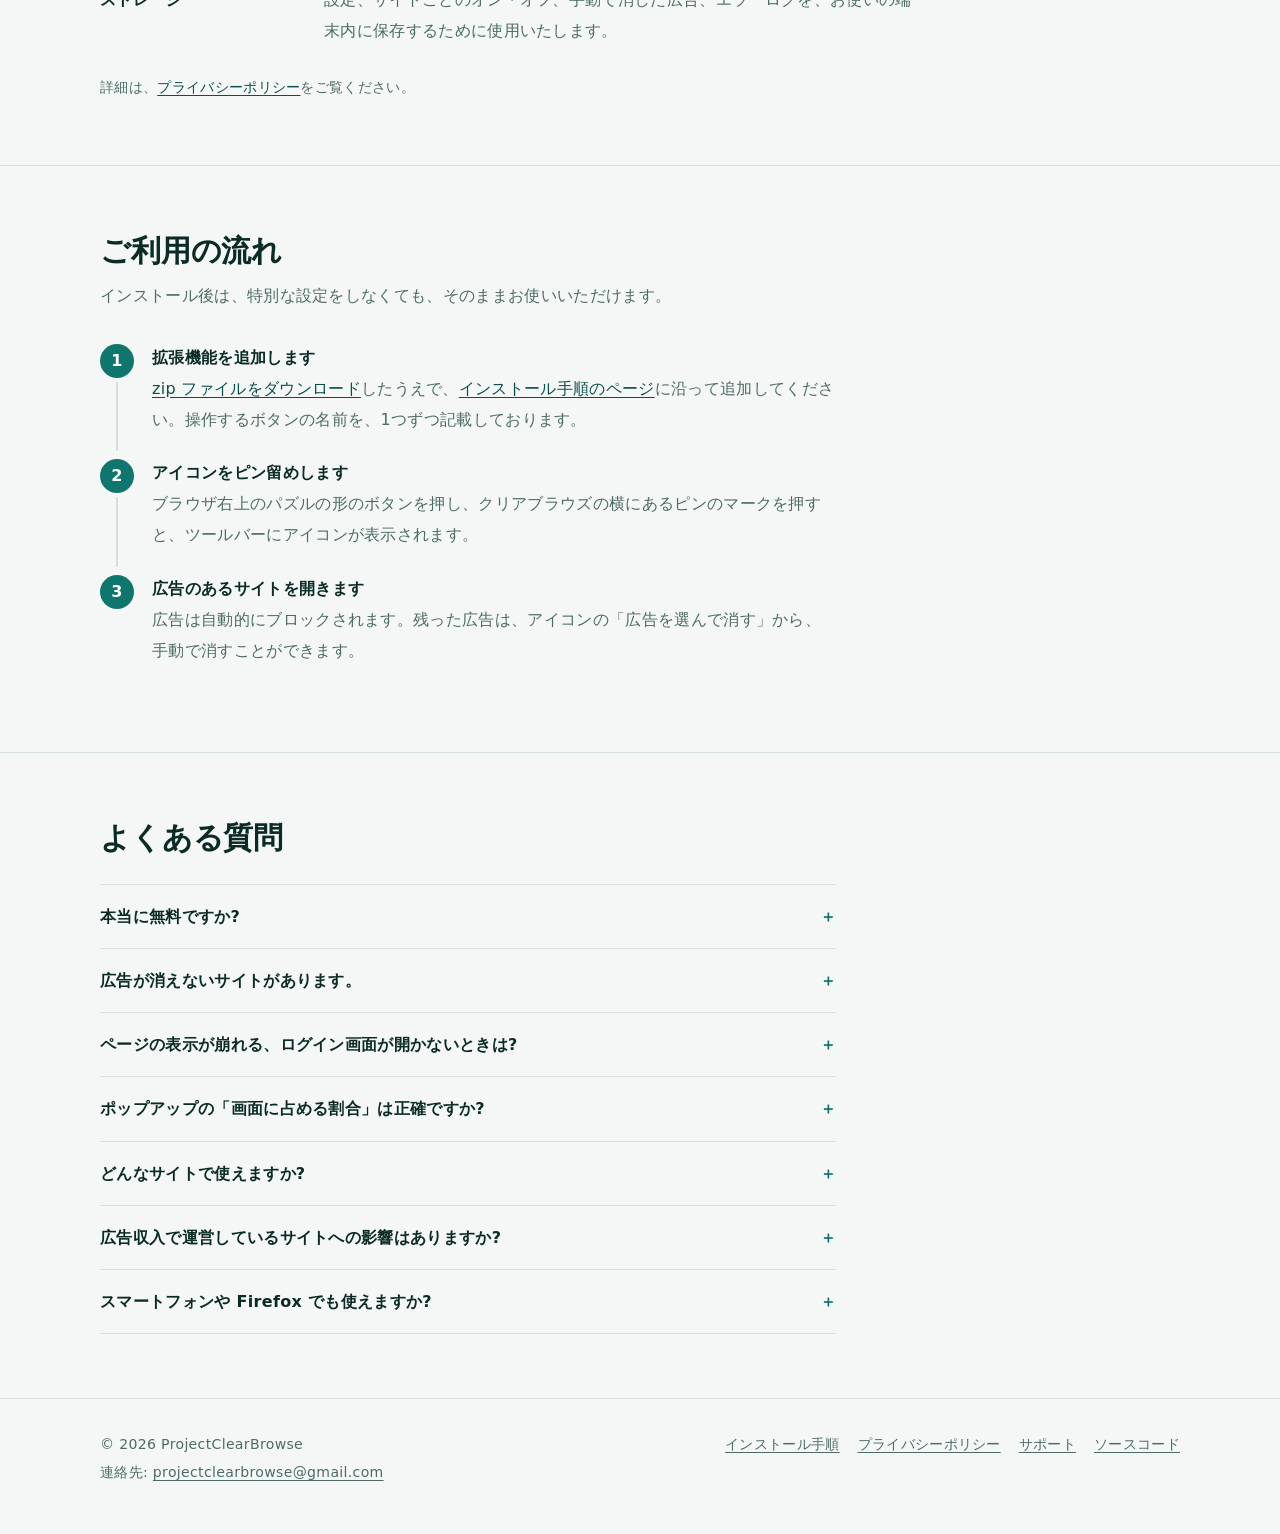
==== commit 7a18a3f2: "Add files via upload" ====
--- a/docs/index.html
+++ b/docs/index.html
@@ -81,7 +81,7 @@
         <dt>ページ内のバナー広告</dt>
         <dd>一般的な広告サイズのバナー枠を、非表示にいたします。</dd>
         <dt>広告会社への通信</dt>
-        <dd>代表的な広告配信会社(成人向けサイトで使われるものを含みます)への通信を、読み込まれる前に遮断いたします。閲覧中のサイト自身の通信は、遮断いたしません。</dd>
+        <dd>広告配信会社(成人向けサイトで使われるものを含みます)への通信を、読み込まれる前に遮断いたします。公開されているフィルター(EasyList、EasyPrivacy)に基づいており、設定画面で、広告・トラッカー・迷惑な表示ごとにオン・オフを切り替えられます。</dd>
       </dl>
       <div class="callout">
         <p><b>ブロックの強さについて</b></p>
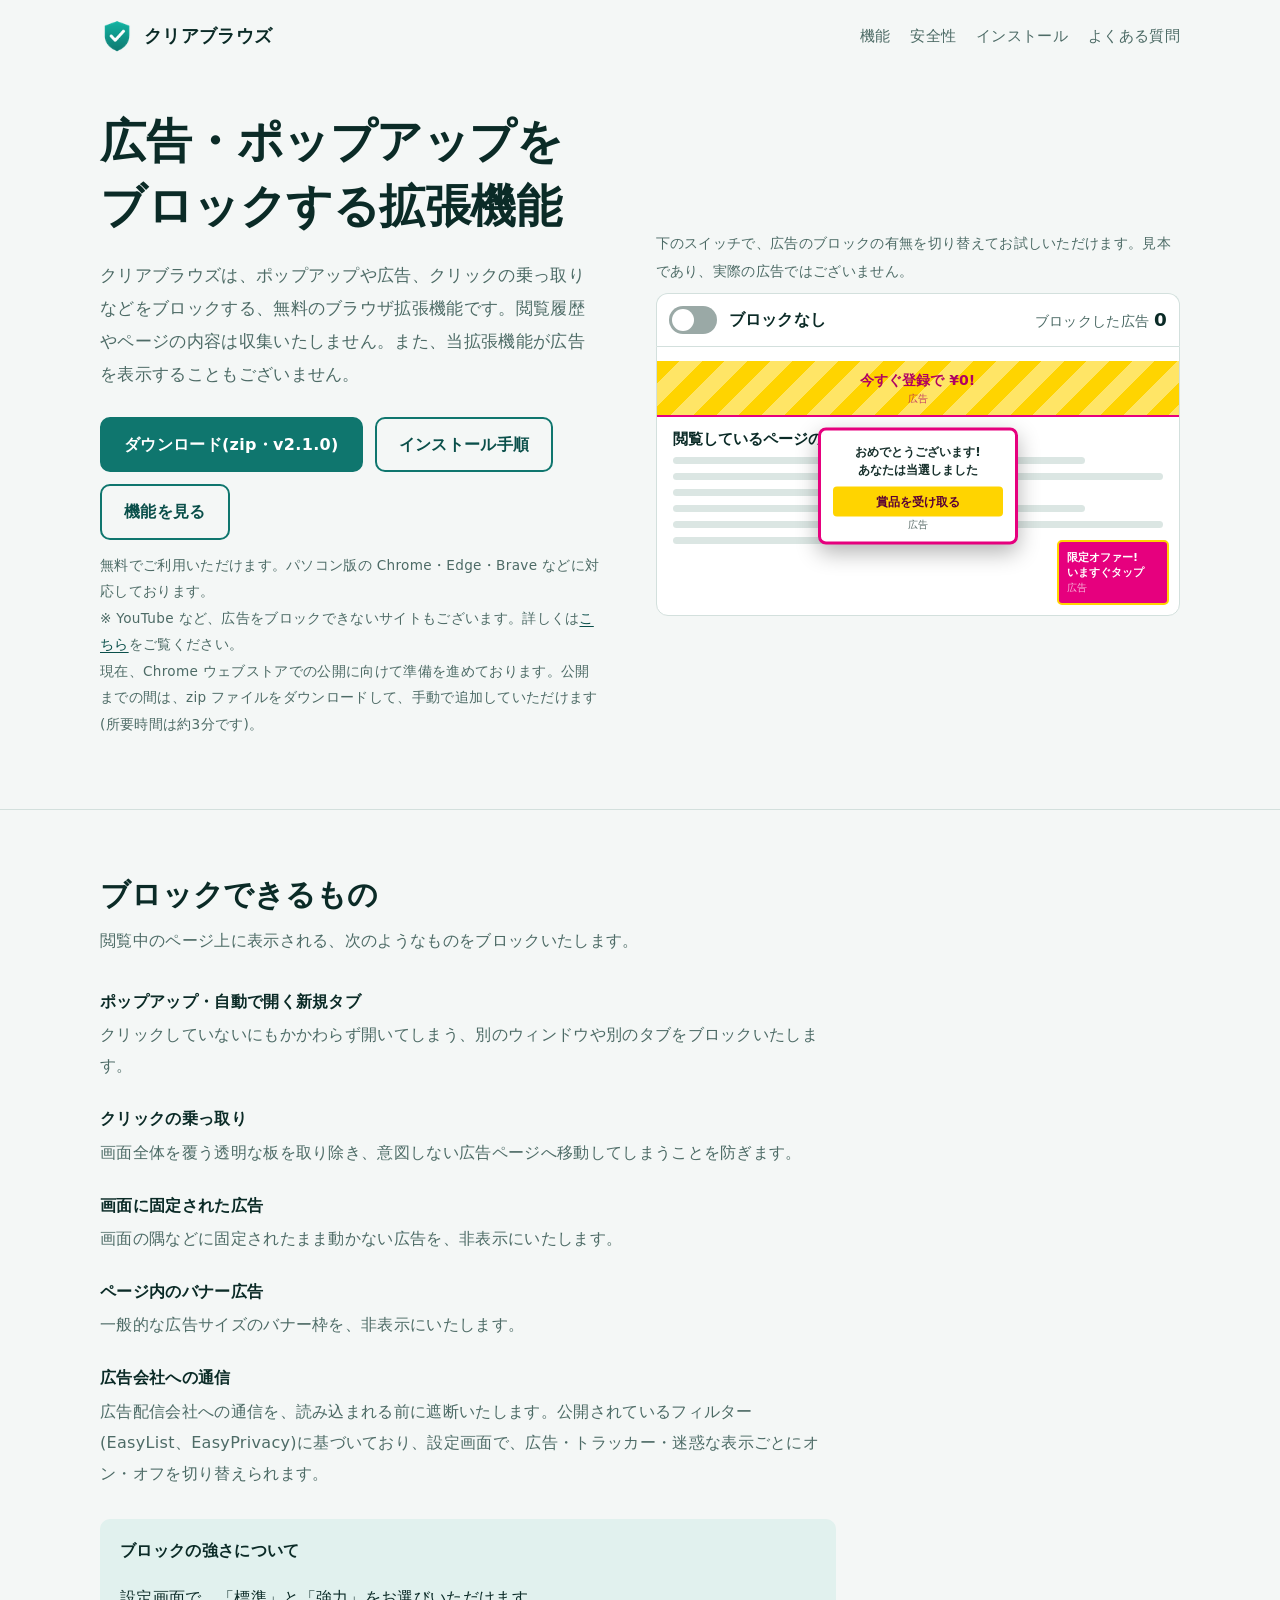
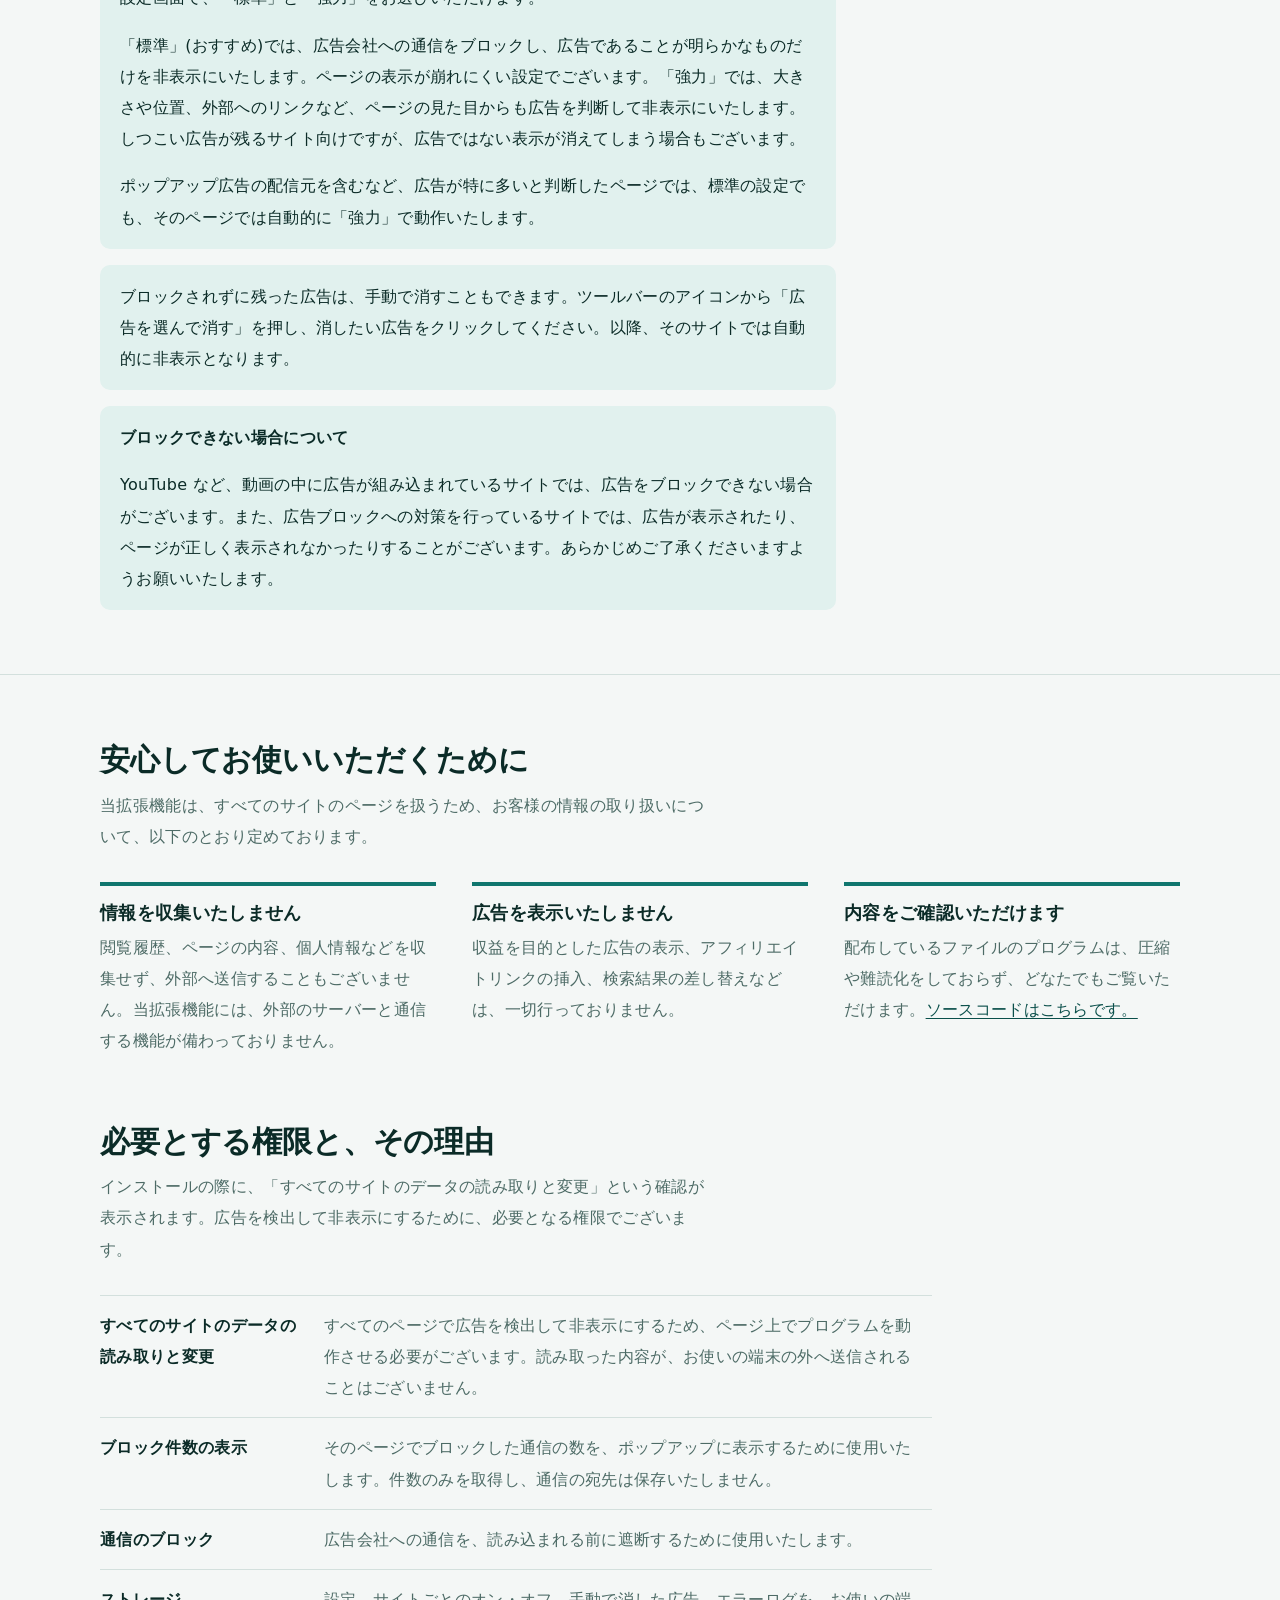
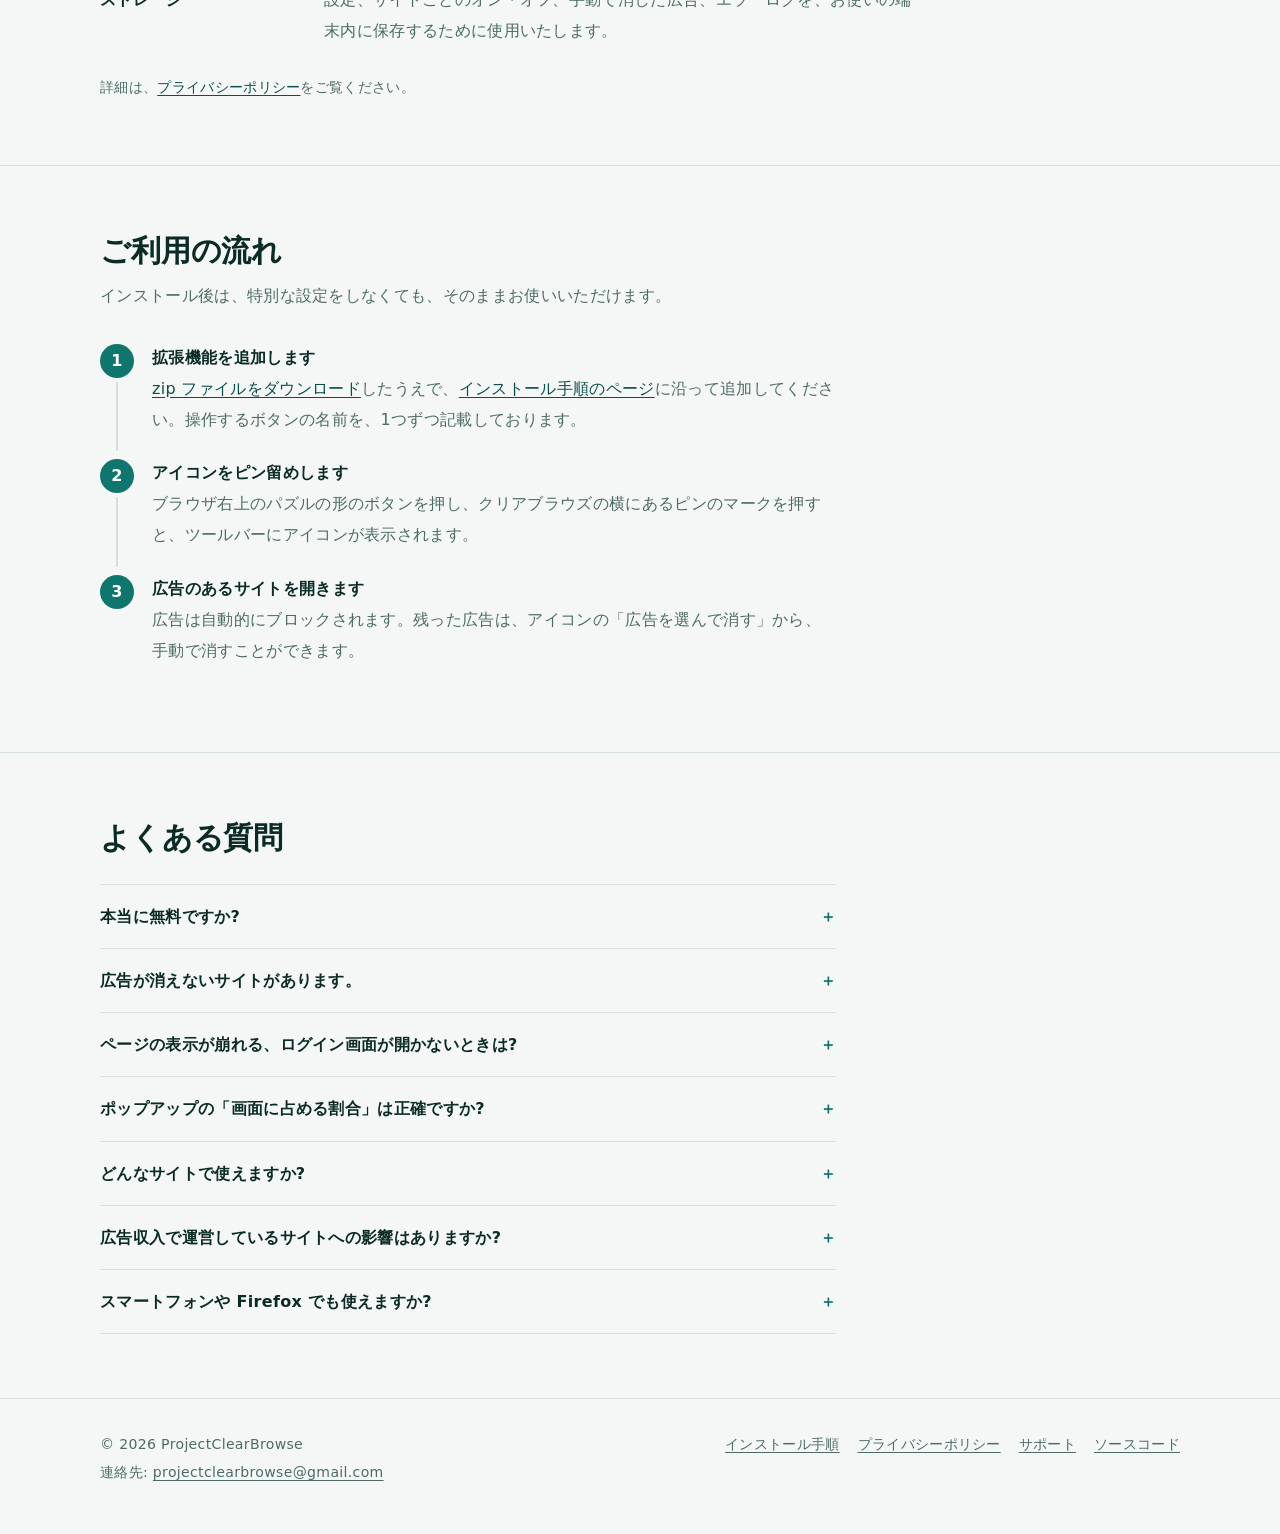
==== commit 86335e24: "Add files via upload" ====
--- a/docs/index.html
+++ b/docs/index.html
@@ -81,13 +81,13 @@
         <dt>ページ内のバナー広告</dt>
         <dd>一般的な広告サイズのバナー枠を、非表示にいたします。</dd>
         <dt>広告会社への通信</dt>
-        <dd>広告配信会社(成人向けサイトで使われるものを含みます)への通信を、読み込まれる前に遮断いたします。公開されているフィルター(EasyList、EasyPrivacy)に基づいており、設定画面で、広告・トラッカー・迷惑な表示ごとにオン・オフを切り替えられます。</dd>
+        <dd>広告配信会社への通信を、読み込まれる前に遮断いたします。公開されているフィルター(EasyList、EasyPrivacy)に基づいており、設定画面で、広告・トラッカー・迷惑な表示ごとにオン・オフを切り替えられます。</dd>
       </dl>
       <div class="callout">
         <p><b>ブロックの強さについて</b></p>
         <p>設定画面で、「標準」と「強力」をお選びいただけます。</p>
         <p>「標準」(おすすめ)では、広告会社への通信をブロックし、広告であることが明らかなものだけを非表示にいたします。ページの表示が崩れにくい設定でございます。「強力」では、大きさや位置、外部へのリンクなど、ページの見た目からも広告を判断して非表示にいたします。しつこい広告が残るサイト向けですが、広告ではない表示が消えてしまう場合もございます。</p>
-        <p>成人向けサイトや、ポップアップ広告の配信元を含むページと判断した場合は、標準の設定でも、そのページでは自動的に「強力」で動作いたします。</p>
+        <p>ポップアップ広告の配信元を含むなど、広告が特に多いと判断したページでは、標準の設定でも、そのページでは自動的に「強力」で動作いたします。</p>
       </div>
       <div class="callout" style="margin-top:16px">
         <p>ブロックされずに残った広告は、手動で消すこともできます。ツールバーのアイコンから「広告を選んで消す」を押し、消したい広告をクリックしてください。以降、そのサイトでは自動的に非表示となります。</p>
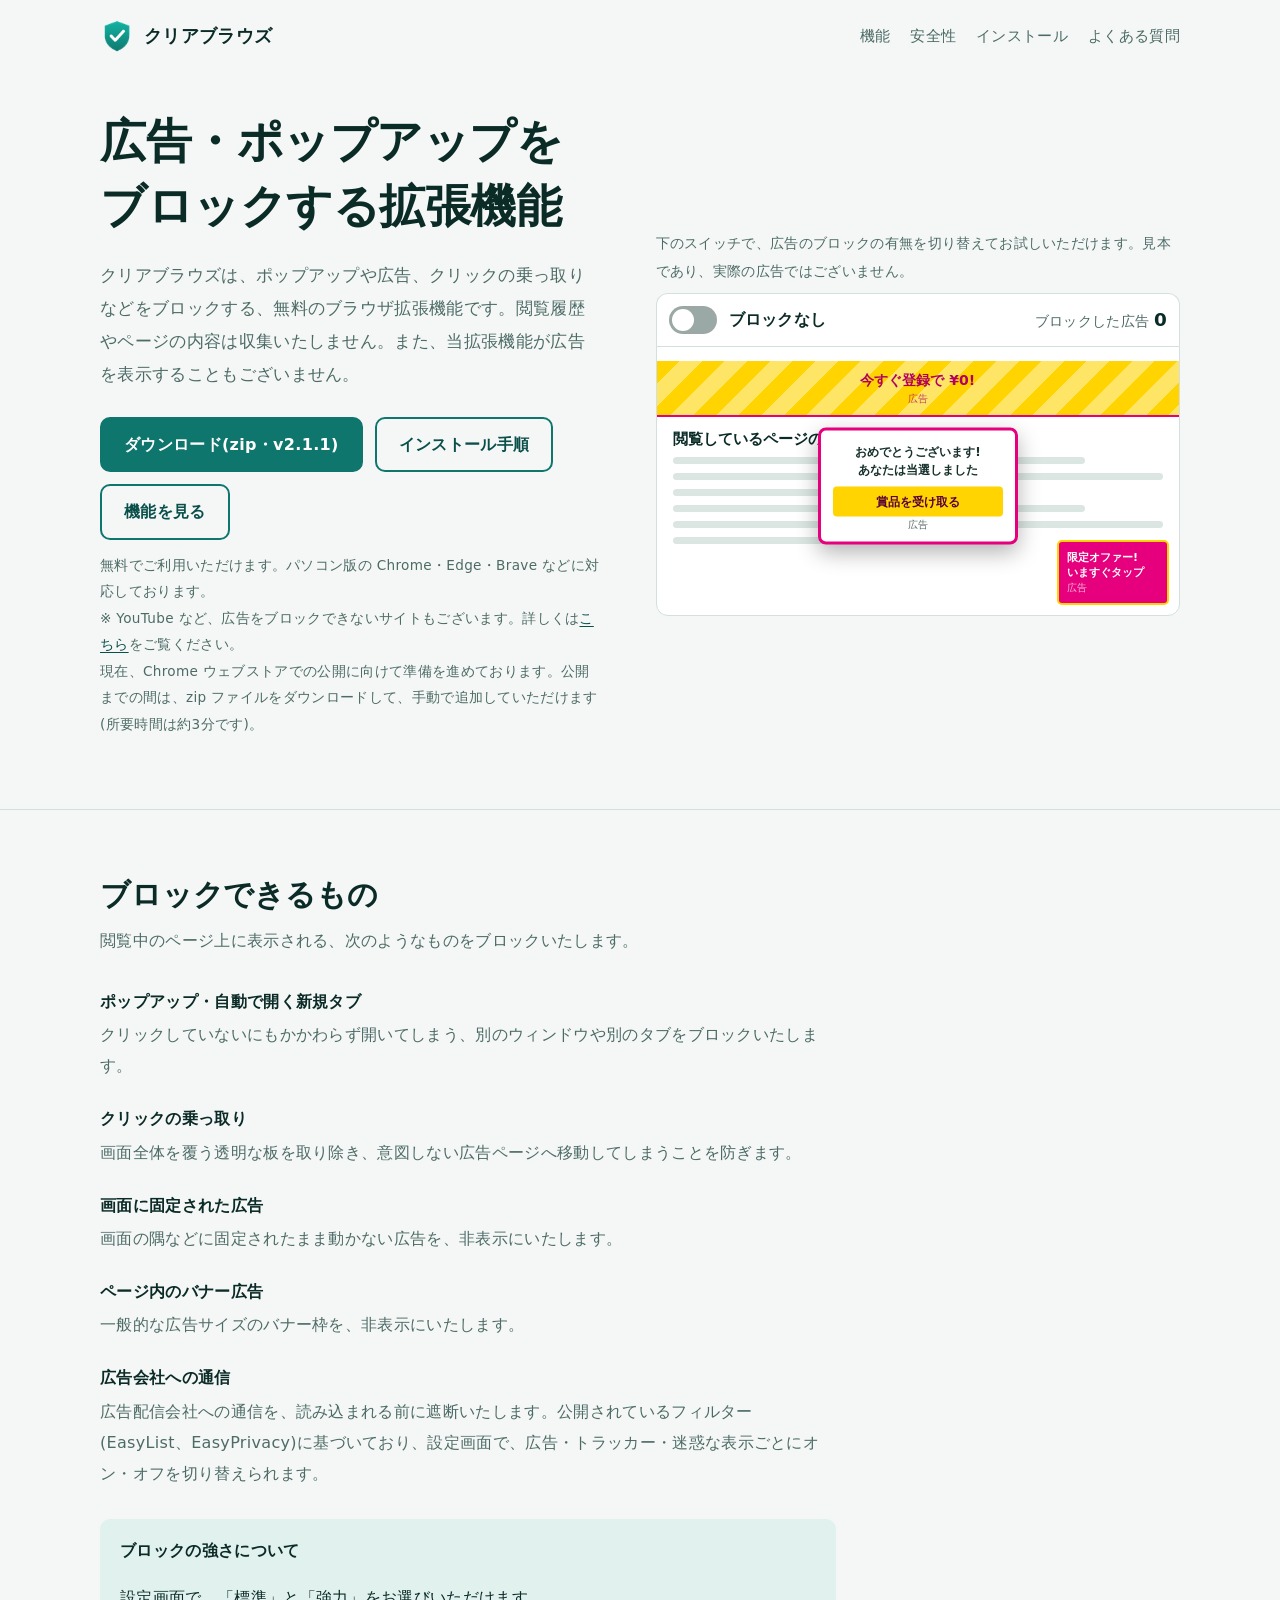
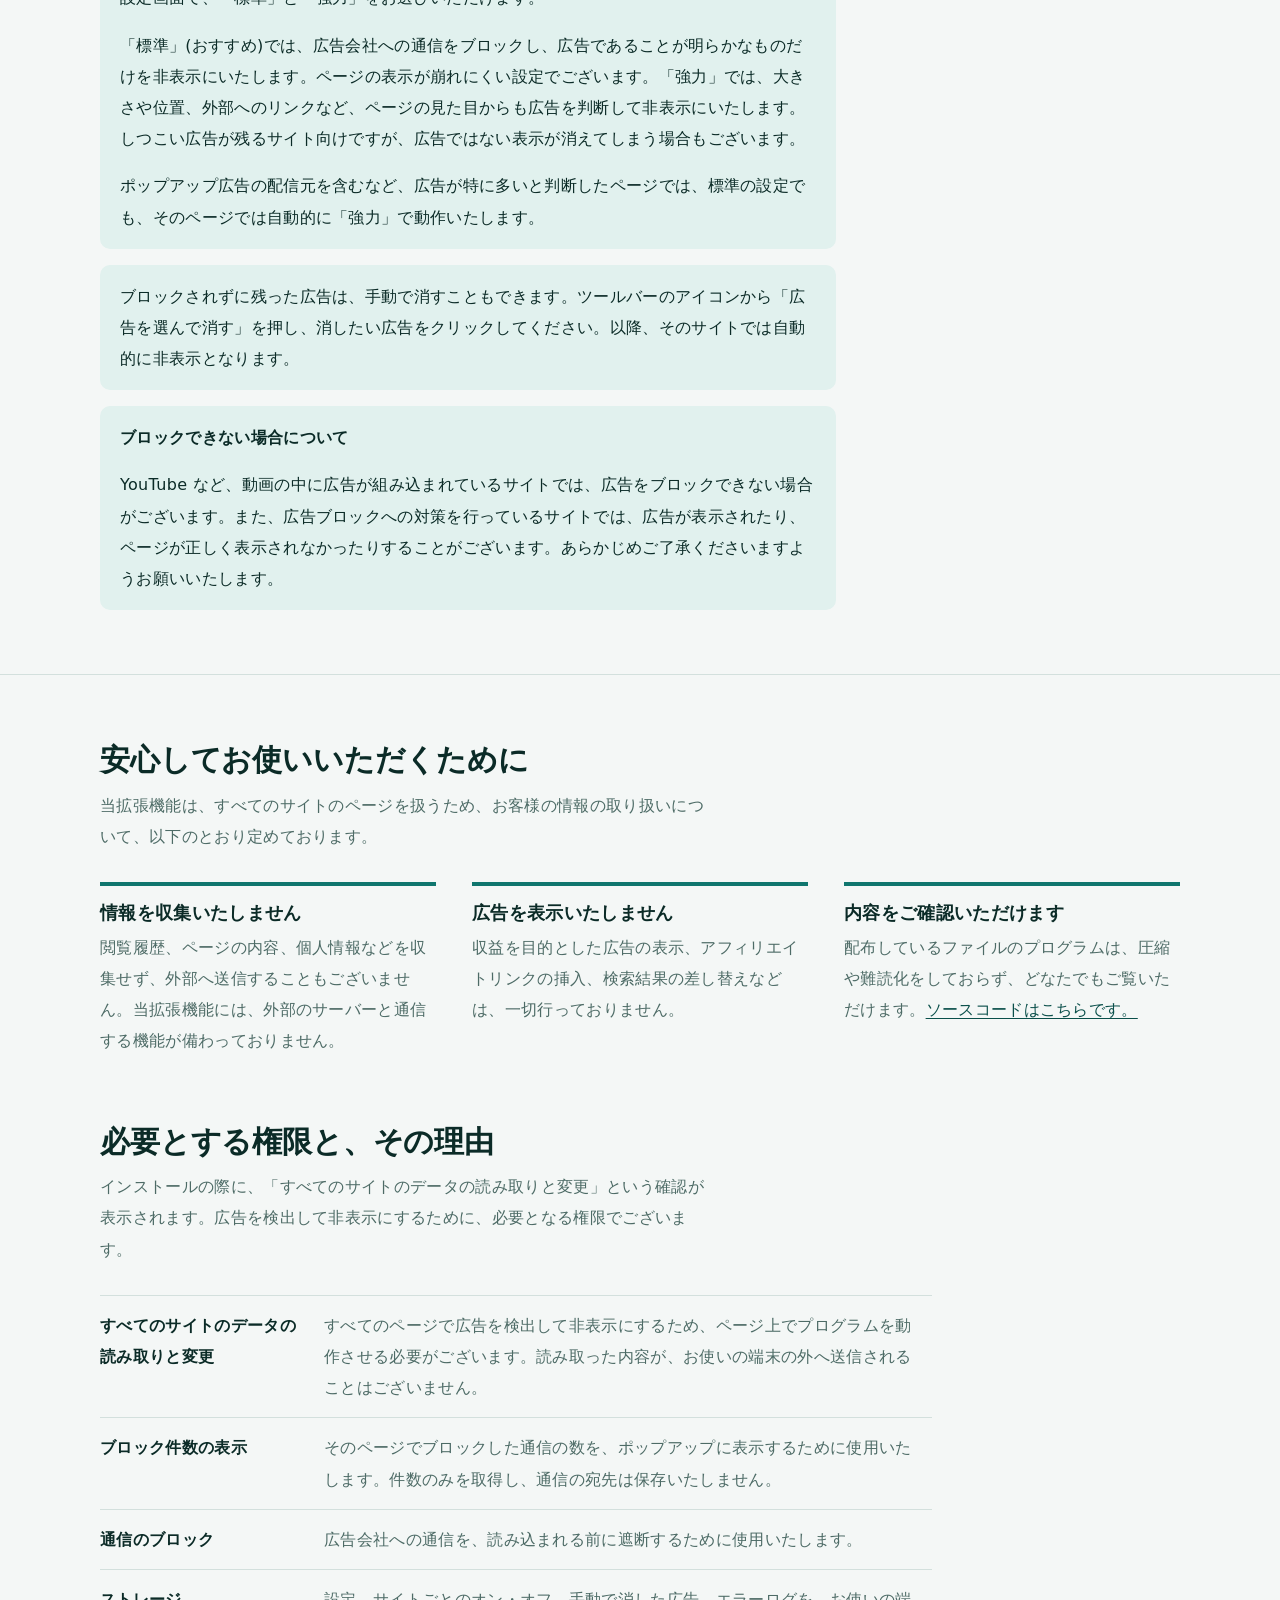
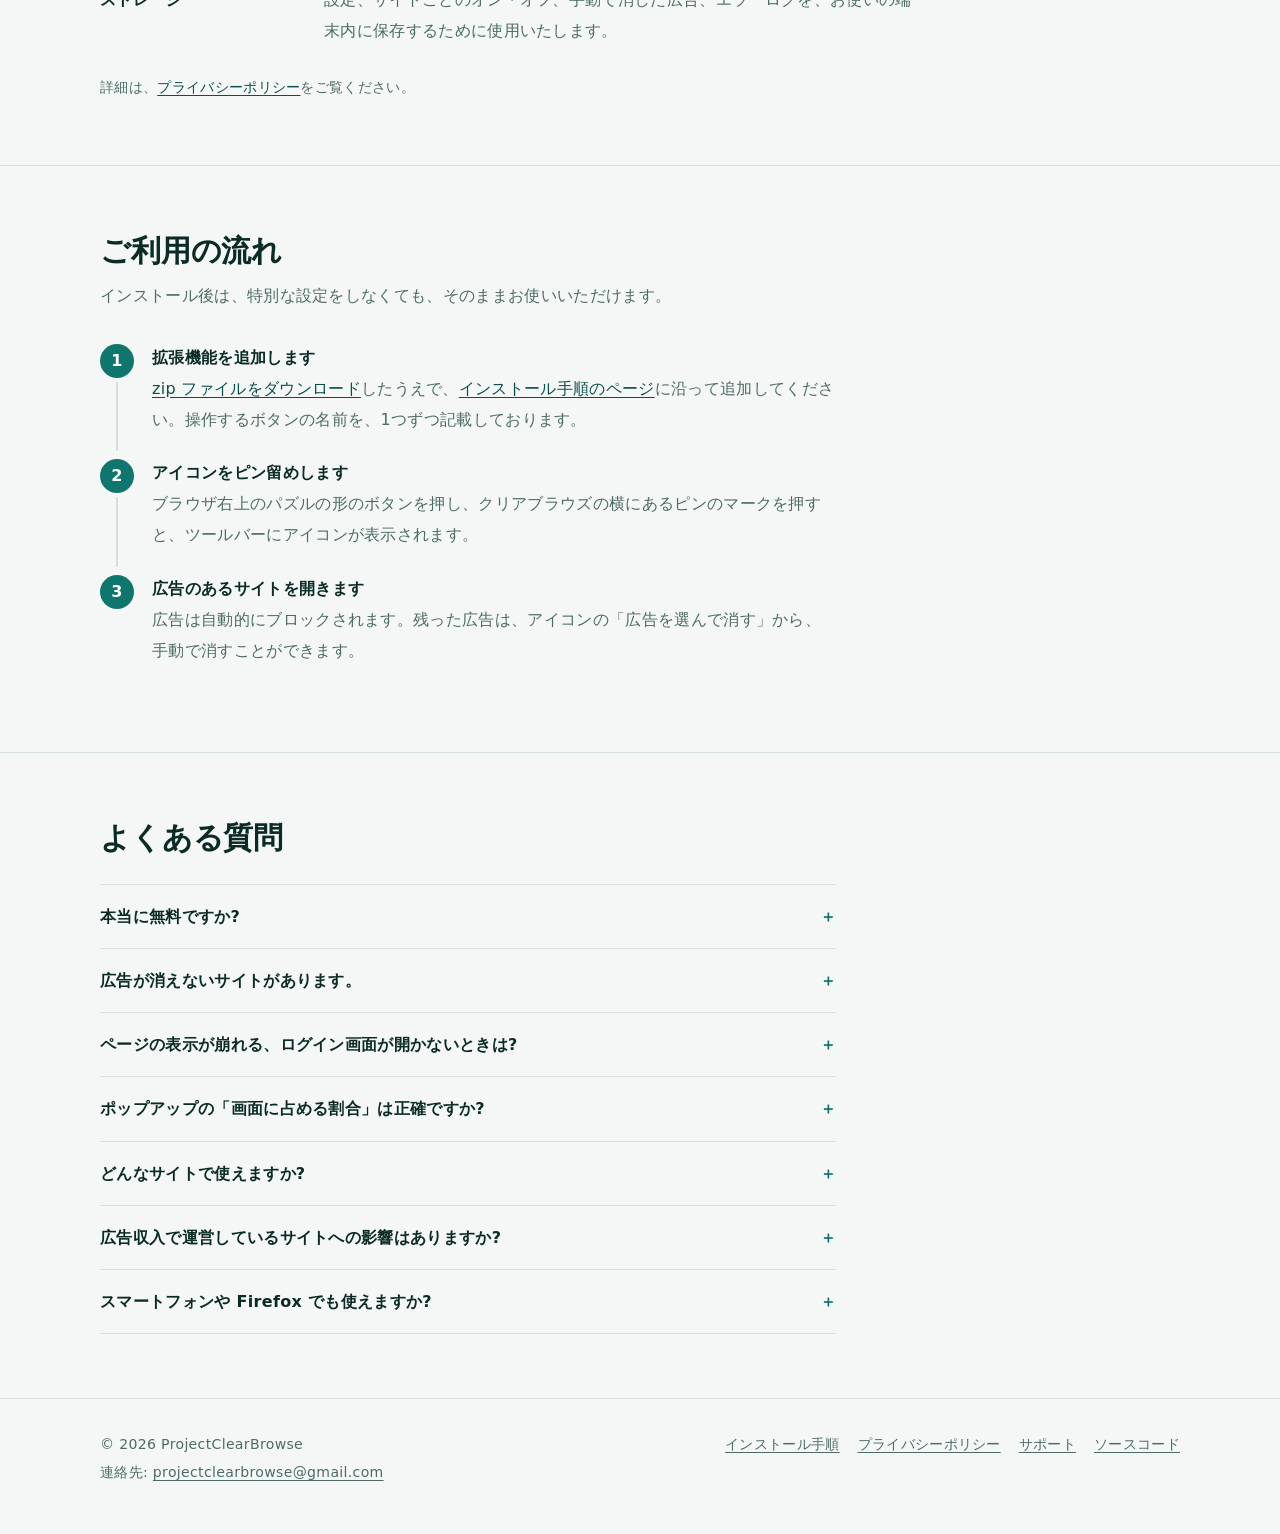
==== commit 53b820a1: "Add files via upload" ====
--- a/docs/index.html
+++ b/docs/index.html
@@ -36,7 +36,7 @@
         <p class="lead">クリアブラウズは、ポップアップや広告、クリックの乗っ取りなどをブロックする、無料のブラウザ拡張機能です。閲覧履歴やページの内容は収集いたしません。また、当拡張機能が広告を表示することもございません。</p>
         <div class="hero-cta">
           
-          <a class="btn primary" href="download/clearbrowse-extension.zip" download>ダウンロード(zip・v2.1.0)</a>
+          <a class="btn primary" href="download/clearbrowse-extension.zip" download>ダウンロード(zip・v2.1.1)</a>
           <a class="btn" href="install.html">インストール手順</a>
           <a class="btn" href="#blocks">機能を見る</a>
         </div>
